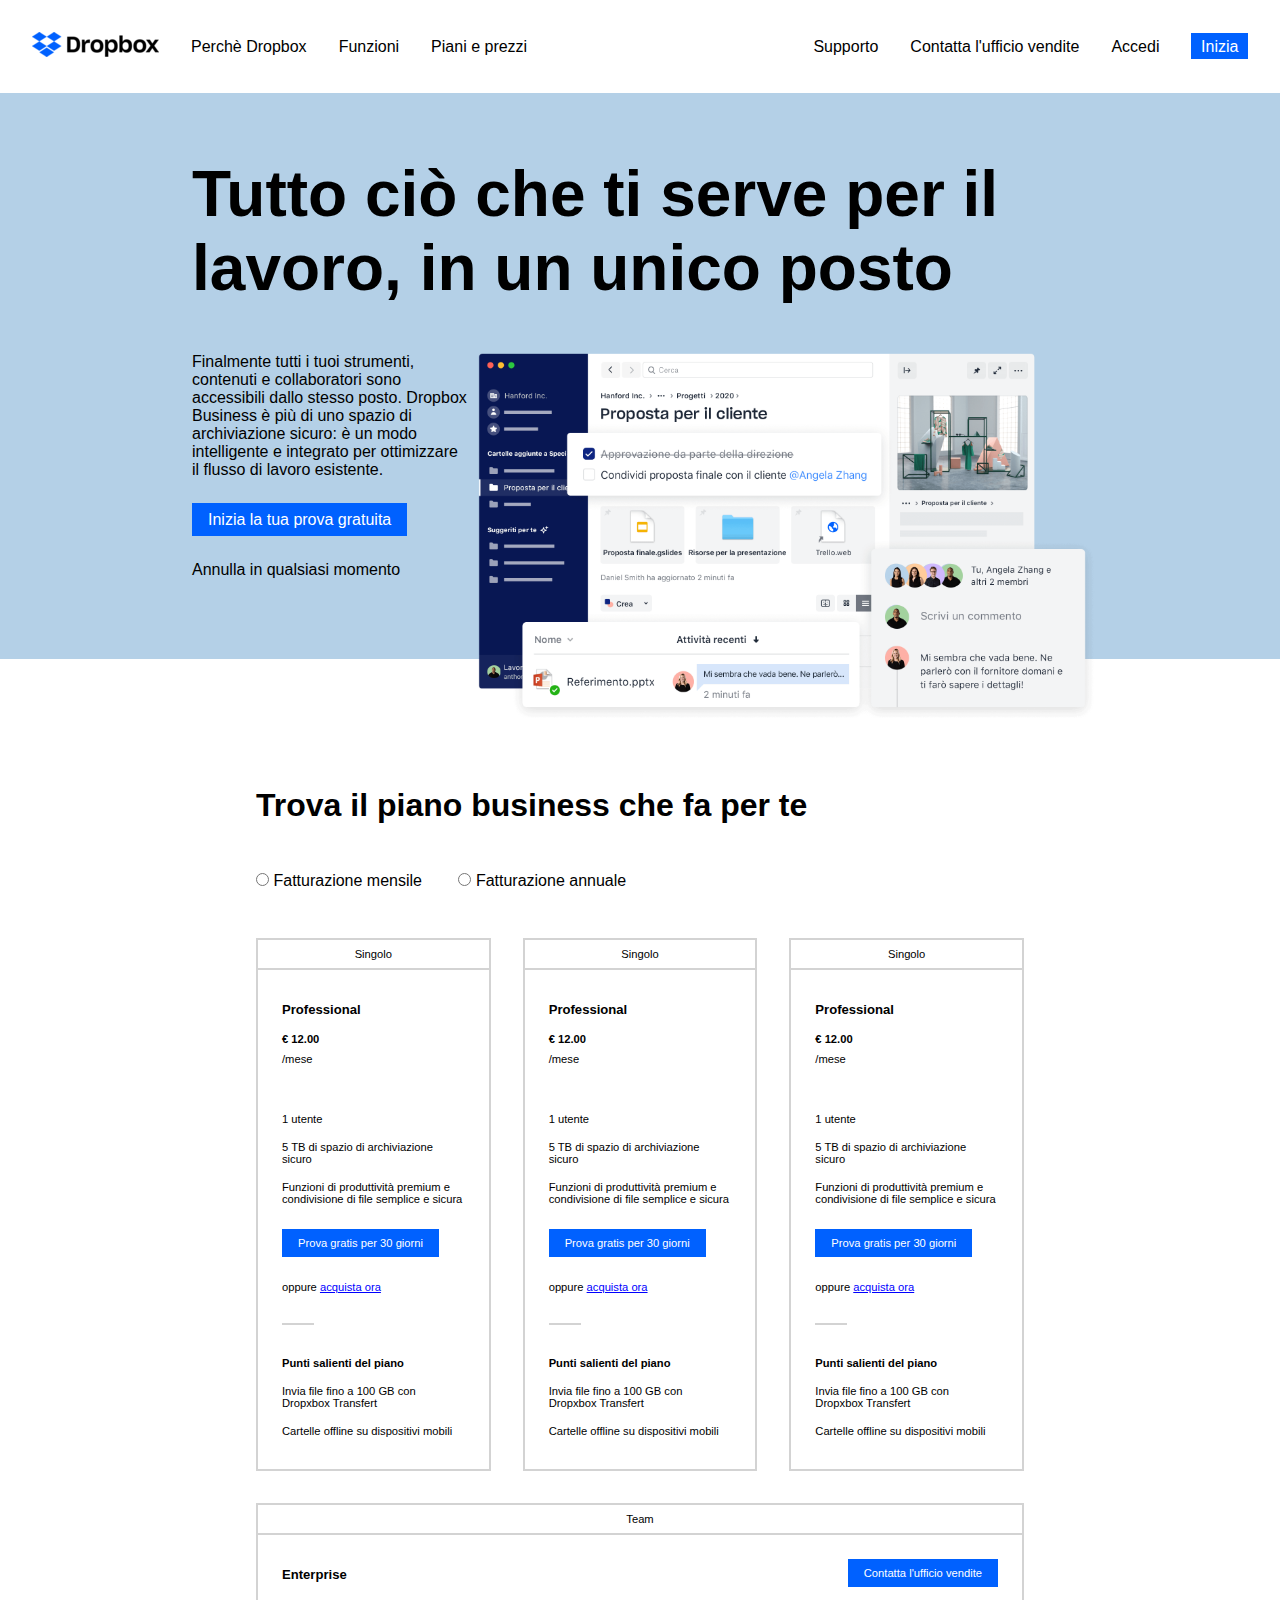
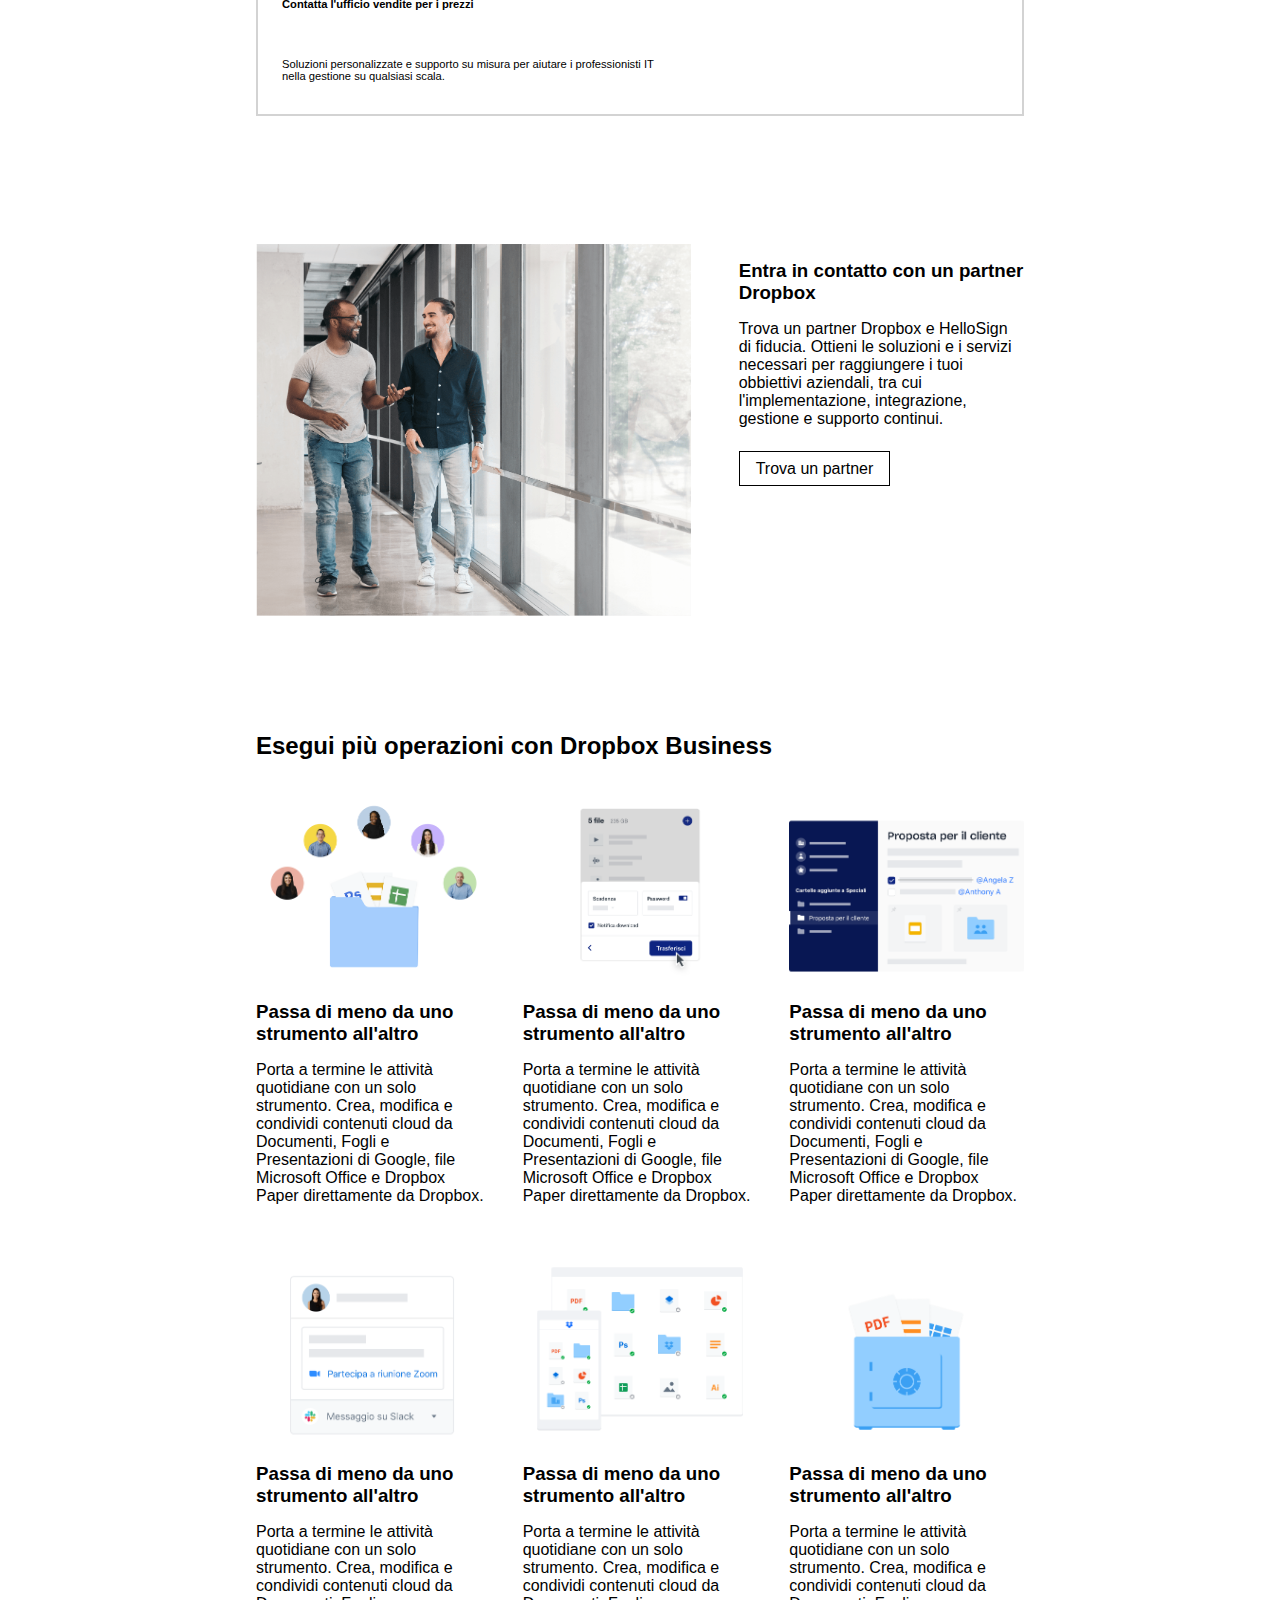
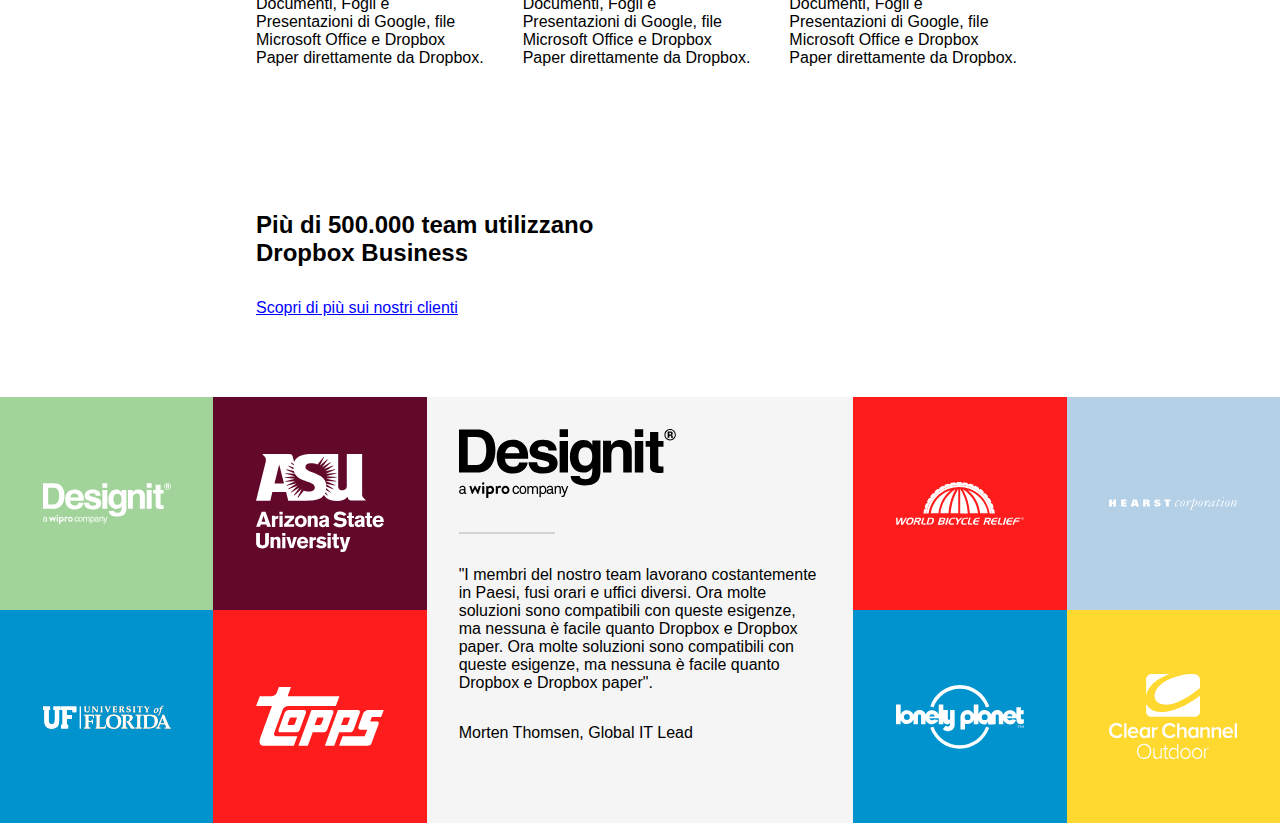
==== index.html @ 46aa9453 "main-logos-complete" ====
<!DOCTYPE html>
<html lang="en">
<head>
    <meta charset="UTF-8">
    <meta name="viewport" content="width=device-width, initial-scale=1.0">
    <title>Dropbox</title>
    <link rel="stylesheet" href="https://cdnjs.cloudflare.com/ajax/libs/font-awesome/6.6.0/css/all.min.css" integrity="sha512-Kc323vGBEqzTmouAECnVceyQqyqdsSiqLQISBL29aUW4U/M7pSPA/gEUZQqv1cwx4OnYxTxve5UMg5GT6L4JJg==" crossorigin="anonymous" referrerpolicy="no-referrer" />
    <link rel="stylesheet" href="style.css">
</head>
<body class="">

<!-- <div class="cotainer">
    <div class="row">
        <div class="col-2">

        </div>
    </div>
</div> -->

    <header>
        <div class="cotainer-total">
            <div class="row-b">

                <div class="col-6 flex-align-items">
                    <span class="header-nav">
                        <img src="./img/logo-small.png" alt="">
                    </span>
                    <span class="header-nav">
                        <a href="#">Perchè Dropbox</a>
                    </span>
                    <span class="header-nav">
                        <a href="#">Funzioni</a>
                    </span>
                    <span class="header-nav">
                        <a href="#">Piani e prezzi</a>
                    </span>
                </div>

                <div class="col-6 flex-align-items justify-content-end ">
                    <span class="header-nav">
                        <a href="#">Supporto</a>
                    </span>
                    <span class="header-nav">
                        <a href="#">Contatta l'ufficio vendite</a>
                    </span>
                    <span class="header-nav">
                        <a href="#">Accedi</a>
                    </span>
                    <span class="header-nav">
                        <a class="blue-button-small text-white" href="#">Inizia</a>
                    </span>
                </div>

            </div>

        </div>

    </header>

    <main>
        <!-- jumbo -->
        <div class="jumbo">
            <div class="container-large">
                <h1>Tutto ciò che ti serve per il lavoro, in un unico posto</h1>
                <div class="row">
                    <div class="col-4">
                        <p class="pad-bottom-2">
                            Finalmente tutti i tuoi strumenti, contenuti e collaboratori sono accessibili dallo stesso posto.
                            Dropbox Business è più di uno spazio di archiviazione sicuro: è un modo intelligente e integrato per ottimizzare il flusso di lavoro esistente.
                        </p>
                        <div class="pad-bottom-2">
                            <a class="blue-button-big text-white" href="#">Inizia la tua prova gratuita</a>
                        </div>
                        <p class="pad-bottom-4">
                            Annulla in qualsiasi momento
                        </p>
                        <div class=" arrow-size">
                            <i class="fa-solid fa-arrow-down"></i>
                        </div>
                    </div>
                    
                    <div class="col-8 p-rel">
                        <img class="p-abs" width="120%" src="./img/jumbo.png" alt="">
                    </div>
                </div>
            </div>
        </div>

        <!-- business -->
        <div>
            <div class="container-small">
                <h2 class="business-title">Trova il piano business che fa per te</h2>
                <div class="imput-period-padding">
                    <span class="imput-period">
                        <input type="radio">
                        <span>Fatturazione mensile</span>
                    </span>
                    <span class="imput-period">
                        <input type="radio">
                        <span>Fatturazione annuale</span>
                    </span>
                </div>

                <div class="row">
                    <div class="col-4 ">  
                        <div class="business-box">
                            <div class="text-align users">
                                <span><i class="fa-solid fa-user"></i></span>
                                <span>Singolo</span>
                            </div>
    
                            <div class="users-plan" >
                                <h3 class="pad-bottom-1">Professional</h3>
                                <div class="pad-bottom-05">
                                    <strong>€ 12.00</strong><br>
                                </div>
                                <div class="pad-bottom-3">/mese</div>
        
                                <div class="pad-bottom-1">
                                    <span><i class="fa-solid fa-user"></i></span>
                                    <span>1 utente</span>
                                </div>
                                <div class="pad-bottom-1">
                                    <span><i class="fa-solid fa-folder"></i></span>
                                    <span>5 TB di spazio di archiviazione sicuro</span>
                                </div>
                                <div class="pad-bottom-2">
                                    <span><i class="fa-solid fa-share-nodes"></i></span>
                                    <span>Funzioni di produttività premium e condivisione di file semplice e sicura</span>
                                </div>
        
                                <div class="pad-bottom-2">
                                    <a class="blue-button-big text-white" href="#">Prova gratis per 30 giorni</a>
                                </div>
        
                                <span>oppure</span>
                                <span><a class="underline" href="#">acquista ora</a></span>
    
                                <div class="space-border-bottom"></div>
                                
                                <h4 class="pad-bottom-1">Punti salienti del piano</h4>
                                <div class="pad-bottom-1">
                                    <span><i class="fa-solid fa-check"></i></span>
                                    <span>Invia file fino a 100 GB con Dropxbox Transfert</span>
                                </div>
                                <div>
                                    <span><i class="fa-solid fa-check"></i></span>
                                    <span>Cartelle offline su dispositivi mobili</span>
                                </div>
                            </div>
                        </div>
                    </div>

                    <div class="col-4 ">  
                        <div class="business-box">
                            <div class="text-align users">
                                <span><i class="fa-solid fa-user"></i></span>
                                <span>Singolo</span>
                            </div>
    
                            <div class="users-plan" >
                                <h3 class="pad-bottom-1">Professional</h3>
                                <div class="pad-bottom-05">
                                    <strong>€ 12.00</strong><br>
                                </div>
                                <div class="pad-bottom-3">/mese</div>
        
                                <div class="pad-bottom-1">
                                    <span><i class="fa-solid fa-user"></i></span>
                                    <span>1 utente</span>
                                </div>
                                <div class="pad-bottom-1">
                                    <span><i class="fa-solid fa-folder"></i></span>
                                    <span>5 TB di spazio di archiviazione sicuro</span>
                                </div>
                                <div class="pad-bottom-2">
                                    <span><i class="fa-solid fa-share-nodes"></i></span>
                                    <span>Funzioni di produttività premium e condivisione di file semplice e sicura</span>
                                </div>
        
                                <div class="pad-bottom-2">
                                    <a class="blue-button-big text-white" href="#">Prova gratis per 30 giorni</a>
                                </div>
        
                                <span>oppure</span>
                                <span><a class="underline" href="#">acquista ora</a></span>
    
                                <div class="space-border-bottom"></div>
                                
                                <h4 class="pad-bottom-1">Punti salienti del piano</h4>
                                <div class="pad-bottom-1">
                                    <span><i class="fa-solid fa-check"></i></span>
                                    <span>Invia file fino a 100 GB con Dropxbox Transfert</span>
                                </div>
                                <div>
                                    <span><i class="fa-solid fa-check"></i></span>
                                    <span>Cartelle offline su dispositivi mobili</span>
                                </div>
                            </div>
                        </div>
                    </div>

                    <div class="col-4 ">  
                        <div class="business-box">
                            <div class="text-align users">
                                <span><i class="fa-solid fa-user"></i></span>
                                <span>Singolo</span>
                            </div>
    
                            <div class="users-plan" >
                                <h3 class="pad-bottom-1">Professional</h3>
                                <div class="pad-bottom-05">
                                    <strong>€ 12.00</strong><br>
                                </div>
                                <div class="pad-bottom-3">/mese</div>
        
                                <div class="pad-bottom-1">
                                    <span><i class="fa-solid fa-user"></i></span>
                                    <span>1 utente</span>
                                </div>
                                <div class="pad-bottom-1">
                                    <span><i class="fa-solid fa-folder"></i></span>
                                    <span>5 TB di spazio di archiviazione sicuro</span>
                                </div>
                                <div class="pad-bottom-2">
                                    <span><i class="fa-solid fa-share-nodes"></i></span>
                                    <span>Funzioni di produttività premium e condivisione di file semplice e sicura</span>
                                </div>
        
                                <div class="pad-bottom-2">
                                    <a class="blue-button-big text-white" href="#">Prova gratis per 30 giorni</a>
                                </div>
        
                                <span>oppure</span>
                                <span><a class="underline" href="#">acquista ora</a></span>
    
                                <div class="space-border-bottom"></div>
                                
                                <h4 class="pad-bottom-1">Punti salienti del piano</h4>
                                <div class="pad-bottom-1">
                                    <span><i class="fa-solid fa-check"></i></span>
                                    <span>Invia file fino a 100 GB con Dropxbox Transfert</span>
                                </div>
                                <div>
                                    <span><i class="fa-solid fa-check"></i></span>
                                    <span>Cartelle offline su dispositivi mobili</span>
                                </div>
                            </div>
                        </div>
                    </div>

                    <div class="col-12">
                        <div class="business-box">
                            <div class="text-align users">
                                <span><i class="fa-solid fa-user"></i></span>
                                <span>Team</span>
                            </div>
                            <div class="row-jc-between">
                                <div class=" col-8 users-plan" >
                                    <h3 class="pad-bottom-1">Enterprise</h3>
                                    <div class="pad-bottom-3"><strong>Contatta l'ufficio vendite per i prezzi</strong></div>
                                    <p>
                                        Soluzioni personalizzate e supporto su misura per aiutare i professionisti IT nella gestione su qualsiasi scala.
                                    </p>
                                </div>
    
                                <div class="col-4 users-plan text-end" >
                                    <a class="blue-button-big text-white" href="#">Contatta l'ufficio vendite</a>
                                </div>
                            </div>
                        </div>
                    </div>
                </div>
            </div>
        </div>

        <!-- partner-dropbox -->
        <div class="container-small margin6-top">
            <div class="row">
                <div class="col-7">
                    <img width="100%" src="./img/partner.png" alt="">
                </div>

                <div class="col-5 pad-top-2 pad-left-2">
                    <h3 class="pad-bottom-1">Entra in contatto con un partner Dropbox</h3>
                    
                    <div class="pad-bottom-2">
                        <p>
                            Trova un partner Dropbox e HelloSign di fiducia. Ottieni le soluzioni e i servizi necessari per raggiungere  i tuoi obbiettivi aziendali, tra cui l'implementazione, integrazione, gestione e supporto continui.
                        </p>
                    </div>
                    
                    <div>
                        <a class="transparent-button-big" href="#">Trova un partner</a>
                    </div>
                </div>
            </div>
        </div>

        <!-- operation-dropbox -->
        <div class="container-small margin6-top">
            <h2 class="pad-bottom-1">Esegui più operazioni con Dropbox Business</h2>
            <div class="row">

                <div class="col-4">
                    <div class="pad-bottom-1">
                        <img width="100%" src="./img/business-feature-switching-tools.png" alt="">
                    </div>
                    <h3 class="pad-bottom-1">Passa di meno da uno strumento all'altro</h3>
                    <p class="pad-bottom-1">
                        Porta a termine le attività quotidiane con un solo strumento. Crea, modifica e condividi contenuti cloud da Documenti, Fogli e Presentazioni di Google, file Microsoft Office e Dropbox Paper direttamente da Dropbox.
                    </p>
                </div>

                <div class="col-4">
                    <div class="pad-bottom-1">
                        <img width="100%" src="./img/business-feature-send-files-it.png" alt="">
                    </div>
                    <h3 class="pad-bottom-1">Passa di meno da uno strumento all'altro</h3>
                    <p class="pad-bottom-1">
                        Porta a termine le attività quotidiane con un solo strumento. Crea, modifica e condividi contenuti cloud da Documenti, Fogli e Presentazioni di Google, file Microsoft Office e Dropbox Paper direttamente da Dropbox.
                    </p>
                </div>

                <div class="col-4">
                    <div class="pad-bottom-1">
                        <img width="100%" src="./img/business-feature-coordinate-it.png" alt="">
                    </div>
                    <h3 class="pad-bottom-1">Passa di meno da uno strumento all'altro</h3>
                    <p>
                        Porta a termine le attività quotidiane con un solo strumento. Crea, modifica e condividi contenuti cloud da Documenti, Fogli e Presentazioni di Google, file Microsoft Office e Dropbox Paper direttamente da Dropbox.
                    </p class="pad-bottom-1">
                </div>

                <div class="col-4">
                    <div class="pad-bottom-1">
                        <img width="100%" src="./img/business-feature-integrations-it.png" alt="">
                    </div>
                    <h3 class="pad-bottom-1">Passa di meno da uno strumento all'altro</h3>
                    <p class="pad-bottom-1">
                        Porta a termine le attività quotidiane con un solo strumento. Crea, modifica e condividi contenuti cloud da Documenti, Fogli e Presentazioni di Google, file Microsoft Office e Dropbox Paper direttamente da Dropbox.
                    </p>
                </div>

                <div class="col-4">
                    <div class="pad-bottom-1">
                        <img width="100%" src="./img/business-feature-multi-device.png" alt="">
                    </div>
                    <h3 class="pad-bottom-1">Passa di meno da uno strumento all'altro</h3>
                    <p class="pad-bottom-1">
                        Porta a termine le attività quotidiane con un solo strumento. Crea, modifica e condividi contenuti cloud da Documenti, Fogli e Presentazioni di Google, file Microsoft Office e Dropbox Paper direttamente da Dropbox.
                    </p>
                </div>

                <div class="col-4">
                    <div class="pad-bottom-1">
                        <img width="100%" src="./img/business-feature-security.png" alt="">
                    </div>
                    <h3 class="pad-bottom-1">Passa di meno da uno strumento all'altro</h3>
                    <p class="pad-bottom-1">
                        Porta a termine le attività quotidiane con un solo strumento. Crea, modifica e condividi contenuti cloud da Documenti, Fogli e Presentazioni di Google, file Microsoft Office e Dropbox Paper direttamente da Dropbox.
                    </p>
                </div>
            </div>
        </div>

        <!-- 500.000-team -->
        <div class="container-small margin6-top pad-bottom-4">
            <div class="row">
                <div class="col-8">
                    <h2 class="pad-bottom-2">Più di 500.000 team utilizzano Dropbox Business</h2>
                    <a class="underline" href="#">Scopri di più sui nostri clienti</a>

                </div>
            </div>
        </div>

        <!-- logos -->
        <div class="row-b">

            <div class="b-col-4 row-b">
                <div class="b-col-6 bg-light-green ratio-1-1 logo-small">
                    <img class="filter" width="60%" src="./img/designit.svg" alt="">
                </div>
                <div class="b-col-6 bg-dark-red ratio-1-1 logo-small">
                    <img class="filter" width="60%" src="./img/arizona_state_university.svg" alt="">
                </div>
                <div class="b-col-6 bg-blue ratio-1-1 logo-small">
                    <img class="filter" width="60%" src="./img/university_of_florida.svg" alt="">
                </div>
                <div class="b-col-6 bg-red ratio-1-1 logo-small">
                    <img class="filter" width="60%" src="./img/topps.svg" alt="">
                </div>
            </div>

            <div class="b-col-4 row-b">
                <div class="b-col-12 bg-light-gray ratio-1-1 pad-2">
                    <img width="60%" src="./img/designit.svg" alt="">
                    <div class="space-border-bottom-big"></div>
                    <p class="pad-bottom-2">
                        "I membri del nostro team lavorano costantemente in Paesi, fusi orari e uffici diversi. Ora molte soluzioni sono compatibili con queste esigenze, ma nessuna è facile quanto Dropbox e Dropbox paper. Ora molte soluzioni sono compatibili con queste esigenze, ma nessuna è facile quanto Dropbox e Dropbox paper".
                    </p>
                    <p class="pad-bottom-2">
                        Morten Thomsen, Global IT Lead
                    </p>
                </div>
            </div>

            <div class="b-col-4 row-b">
                <div class="b-col-6 bg-red ratio-1-1 logo-small">
                    <img class="filter" width="60%" src="./img/world_bicycle_relief.svg" alt="">
                </div>
                <div class="b-col-6 bg-light-blue ratio-1-1 logo-small">
                    <img class="filter" width="60%" src="./img/hearst_corp.svg" alt="">
                </div>
                <div class="b-col-6 bg-blue ratio-1-1 logo-small">
                    <img class="filter" width="60%" src="./img/lonely_planet.svg" alt="">
                </div>
                <div class="b-col-6 bg-yellow ratio-1-1 logo-small">
                    <img class="filter" width="60%" src="./img/clear_channel.svg" alt="">
                </div>
            </div>
        </div> 



        

        

    </main>

    <footer>

    </footer>
    
</body>
</html>
---- style.css ----
:root{
    --tob-button-blue: #0061ff;
    --tob-bg-light-blue:#b4d0e7;
    --tob-bg-light-green:#a2d39b;
    --tob-bg-red:#ff1c1c;
    --tob-bg-dark-red:#61082b;
    --tob-bg-blue:#0093ce;
    --tob-bg-dark-blue:#0d2481;
    --tob-bg-yellow:#ffd830;
    --tob-bg-light-gray:#f5f5f5;
}

/* #region-general */
*{
    margin: 0;
    padding: 0;
    box-sizing: border-box;
}

body{
    font-family: Arial, Helvetica, sans-serif;
}

a {
    text-decoration: none;
}

/* img{
    max-width: 100%;
} */

.container-large{
    width: 70%;
    margin: auto;
}

.container-total{
    width: 100%;
}

.container-small{
    width: 60%;
    margin: auto;
}

.row{
    display: flex;
    margin: 0rem -1rem;
    flex-wrap: wrap;
}

.row-b{
    display: flex;
    flex-wrap: wrap;
}

[class^="col-"]{
    padding: 1rem;
}

.row-jc-between{
    display: flex;
    justify-content: space-between;
}

.flex-align-items{
    display: flex;
    align-items: center;
}

.justify-content-end{
    display: flex;
    justify-content: end;
}

.text-align{
    text-align: center;
}

.text-end{
    text-align: end;
}

.col-1{
    width: calc(100% / 12);
}
.col-2{
    width: calc((100% / 12) * 2);
}
.col-3{
    width: calc((100% / 12) * 3);
}
.col-4{
    width: calc((100% / 12) * 4);
}

.b-col-4{
    width: calc((100% / 12) * 4);
}

.col-5{
    width: calc((100% / 12) * 5);
}
.col-6{
    width: 50%;
}

.b-col-6{
    width: 50%;
}

.col-7{
    width: calc((100% / 12) * 7);
}
.col-8{
    width: calc((100% / 12) * 7);
}

.b-col-8{
    width: calc((100% / 12) * 7);
}

.col-9{
    width: calc((100% / 12) * 7);
}

.col-10{
    width: calc((100% / 12) * 7);
}

.col-11{
    width: calc((100% / 12) * 7);
}

.col-12{
    width: 100%;
}

.b-col-12{
    width: 100%;
}

.blue-button-small{
    background-color: var(--tob-button-blue);
    padding: 0.3rem 0.6rem;
}

.blue-button-big{
    background-color: var(--tob-button-blue);
    padding: 0.5rem 1rem;
}

.transparent-button-big{
    padding: 0.5rem 1rem;
    border: solid 1px black;
    color: black;
}

.pad-2{
    padding: 2rem;
}


.pad-bottom-05{
    padding-bottom: 0.5rem;
}

.pad-bottom-1{
    padding-bottom: 1rem;
}

.pad-bottom-2{
    padding-bottom: 2rem;
}

.pad-bottom-3{
    padding-bottom: 3rem;
}

.pad-bottom-4{
    padding-bottom: 4rem;
}

.pad-top-2{
    padding-top: 2rem;
}

.pad-left-2{
    padding-left: 2rem;
}

.margin2-l-r{
    margin: 0rem 2rem;
}

.margin2-top{
    margin-top: 2rem;
}

.margin6-top{
    margin-top: 6rem;
}

.text-white{
    color: white;
}

.ratio-1-1{
    aspect-ratio: 1 / 1;
}

.bg-light-green{
    background-color: var(--tob-bg-light-green) ;
}

.bg-dark-red{
    background-color: var(--tob-bg-dark-red) ;
}

.bg-blue{
    background-color: var(--tob-bg-blue) ;
}

.bg-red{
    background-color: var(--tob-bg-red) ;
}

.bg-light-blue{
    background-color:var(--tob-bg-light-blue) ;
}

.bg-dark-blue{
    background-color:var(--tob-bg-dark-blue) ;
}

.bg-yellow{
    background-color:var(--tob-bg-yellow) ;
}

.bg-light-gray{
    background-color:var(--tob-bg-light-gray);
}

/* #endregion-general */

/* #region-debug */
/* .debug * {
    border: 1px dashed;
} */

/* [class|="row"] {
    background-color: yellow;
    min-height: 200px;
}

[class|="col"] {
    background-color: rgb(255, 0, 0);
    min-height: 100px;
    margin: 1rem;
} */ */
/* #endregion-debug */

/* #region-header*/
header{
    margin-top: 1rem 0rem;
    background-color: white;
}

header a {
    color: black;
}

.header-nav{
    padding: 1rem;
}
/* #endregion-header*/

/* #region-main-jumbo */
main h1{
    font-size: 4rem;
    padding-top: 4rem;
    padding-bottom: 2rem;
}

.arrow-size{
    font-size: 3rem;
}

.jumbo{
    background-color: var(--tob-bg-light-blue);
    margin-bottom: 8rem;
}

.p-rel{
    position: relative;
}

.p-abs{
    position: absolute;
    left: -2rem;
    top: 1rem;
}
/* #endregion-main-jumbo */

/* #region-main-business */
a.underline{
    text-decoration: underline;
    color: blue;
}

.business-box{
    border: 2px solid lightgrey;
    font-size: 0.7rem;
}

.business-title{
padding-bottom: 3rem;
font-size: 2rem;
}

.imput-period{
    padding-right: 2rem;
}

.imput-period-padding{
    padding-bottom: 2rem;
}

.users{
    border-bottom: 2px solid lightgrey;
    padding: 0.5rem 0rem;
}

.users-plan{
    padding: 2rem 1.5rem;
}

.space-border-bottom{
    height: 1rem;
    width: 2rem;
    border-bottom: 2px solid lightgrey;
    margin-top: 1rem;
    margin-bottom: 2rem;
}


/* #endregion-main-business */

/* #region-logos */
.logo-small{
    width: 50%;
    aspect-ratio: 1;
    display: flex;
    justify-content: center;
    align-items: center;
}

.space-border-bottom-big{
    height: 1rem;
    width: 6rem;
    border-bottom: 2px solid lightgrey;
    margin-top: 1rem;
    margin-bottom: 2rem;
}

.filter{
    filter: invert(100%);
}
/* #endregion-logos */
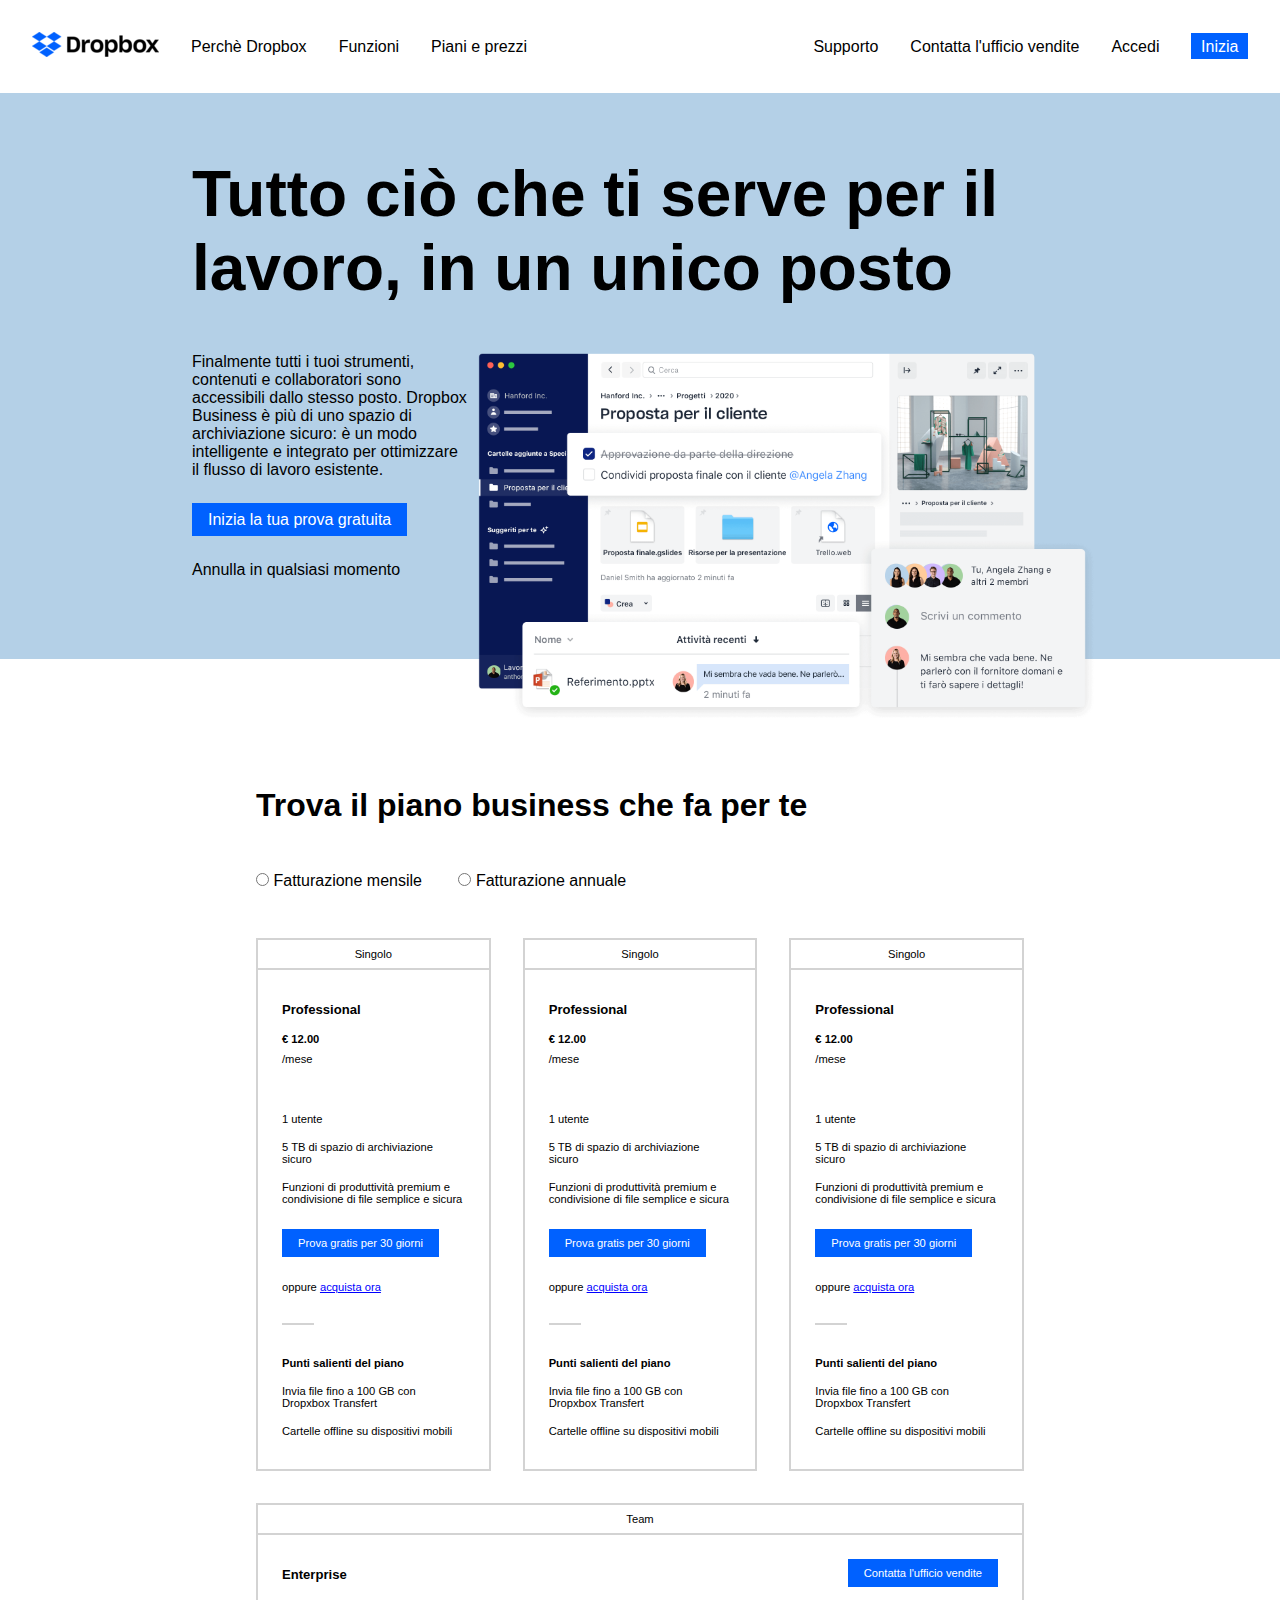
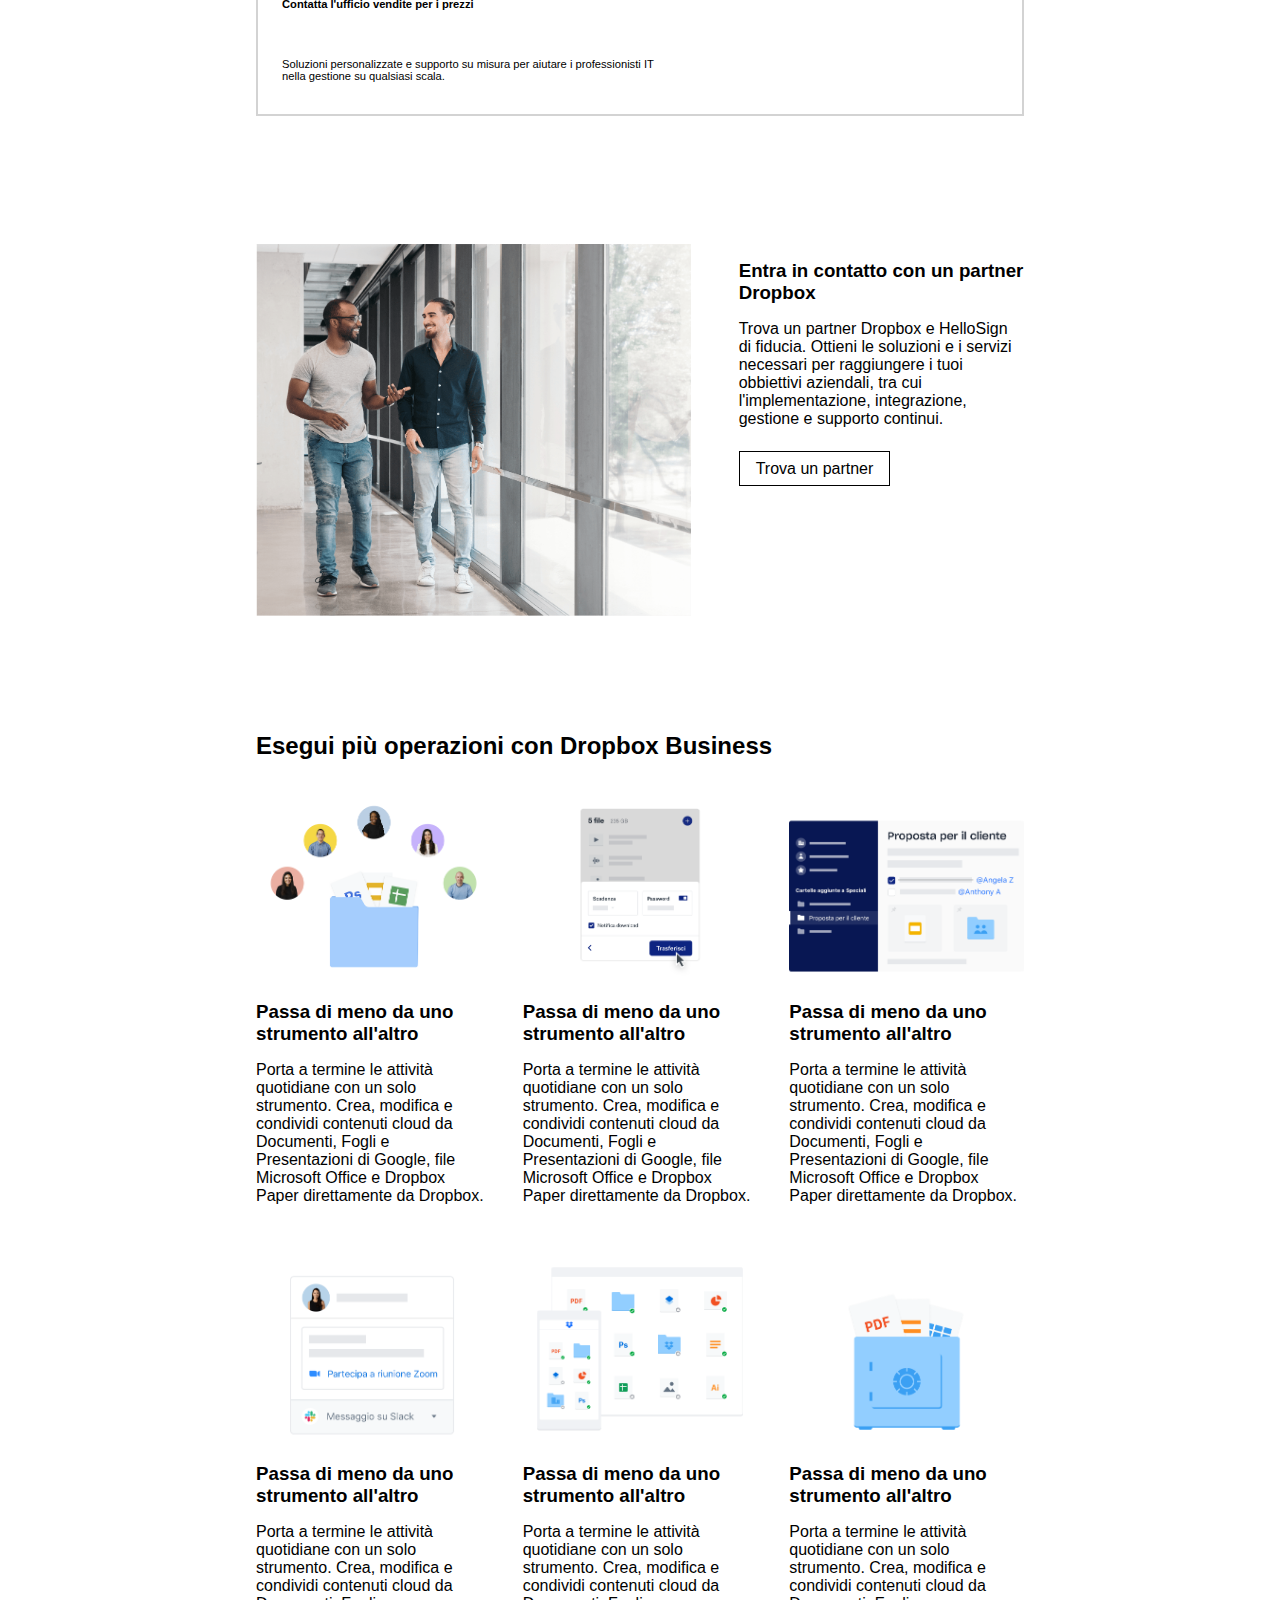
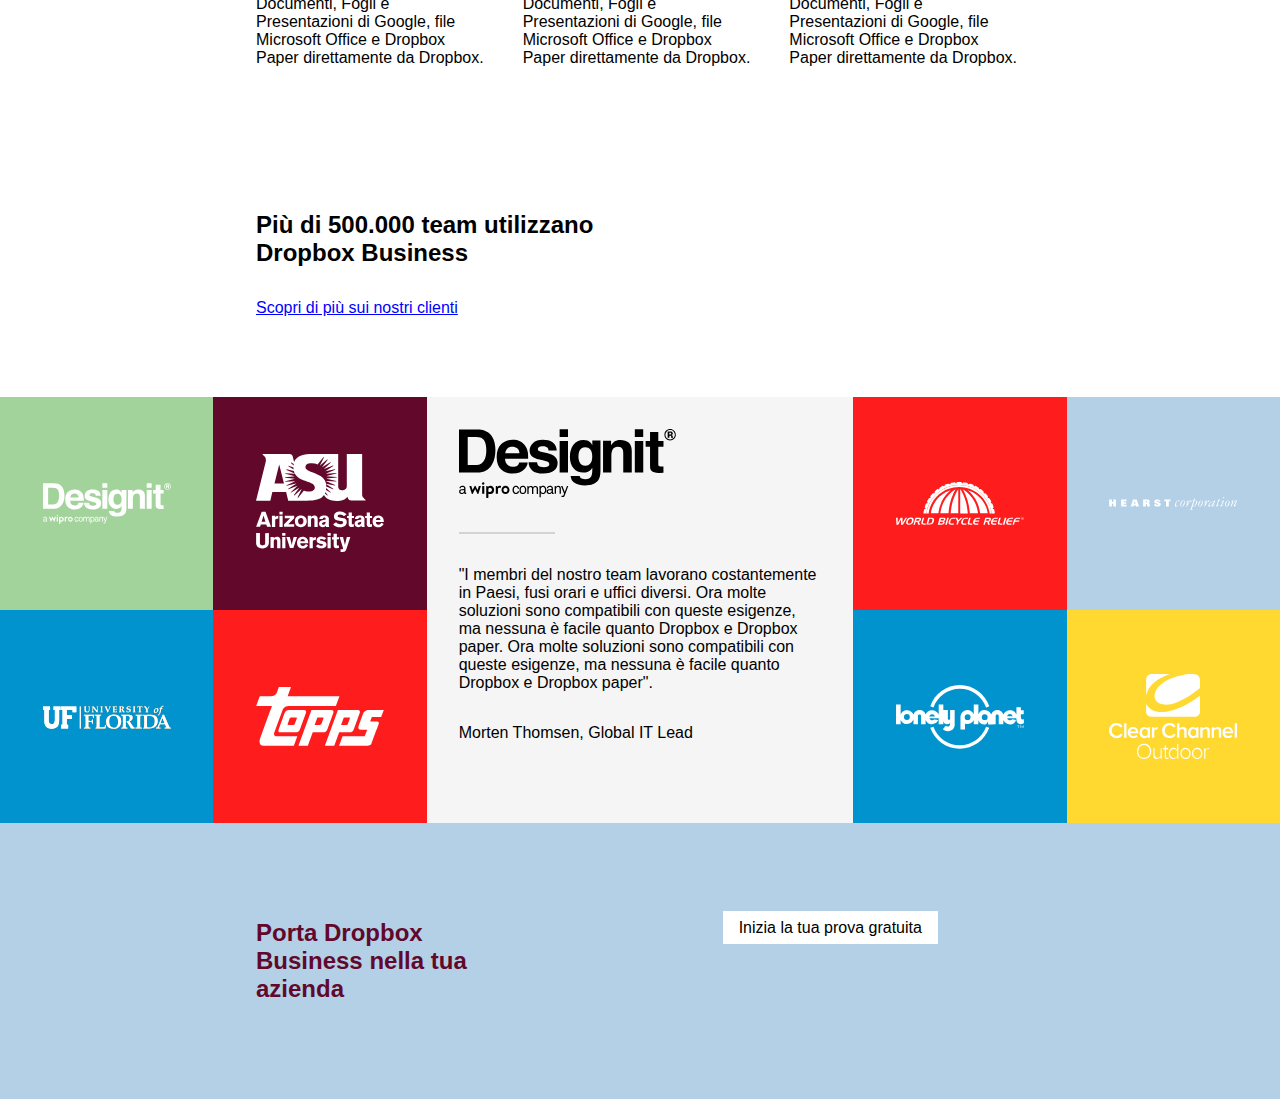
==== commit 0aaca0b5: "main-Dropbox-in-your-company-complete" ====
--- a/index.html
+++ b/index.html
@@ -370,7 +370,6 @@
                 <div class="col-8">
                     <h2 class="pad-bottom-2">Più di 500.000 team utilizzano Dropbox Business</h2>
                     <a class="underline" href="#">Scopri di più sui nostri clienti</a>
-
                 </div>
             </div>
         </div>
@@ -421,6 +420,26 @@
                 </div>
             </div>
         </div> 
+        
+        <!-- Dropbox-in-your-company -->
+        <div class="bg-dp-in-your-company">
+            <div class="container-small">
+
+                <div class="row ">
+
+                    <div class="col-8 pad-right-12">
+                        <h2 class="h2-dark-red">Porta Dropbox Business nella tua azienda</h2>
+                    </div>
+    
+                    <div class="col-4">
+                        <a class="white-button-big text-black" href="#">Inizia la tua prova gratuita</a>
+                    </div>
+                </div>
+
+            </div>
+            
+
+        </div>
 
 
 
--- a/style.css
+++ b/style.css
@@ -8,6 +8,7 @@
     --tob-bg-dark-blue:#0d2481;
     --tob-bg-yellow:#ffd830;
     --tob-bg-light-gray:#f5f5f5;
+    
 }
 
 /* #region-general */
@@ -150,6 +151,11 @@
     padding: 0.5rem 1rem;
 }
 
+.white-button-big{
+    background-color: white;
+    padding: 0.5rem 1rem;
+}
+
 .transparent-button-big{
     padding: 0.5rem 1rem;
     border: solid 1px black;
@@ -160,7 +166,6 @@
     padding: 2rem;
 }
 
-
 .pad-bottom-05{
     padding-bottom: 0.5rem;
 }
@@ -189,6 +194,10 @@
     padding-left: 2rem;
 }
 
+.pad-right-12{
+    padding-right: 12rem;
+}
+
 .margin2-l-r{
     margin: 0rem 2rem;
 }
@@ -203,6 +212,10 @@
 
 .text-white{
     color: white;
+}
+
+.text-black{
+    color: rgb(0, 0, 0);
 }
 
 .ratio-1-1{
@@ -368,3 +381,16 @@
 }
 /* #endregion-logos */
 
+/* #region-Dropbox-in-your-company */
+
+
+.h2-dark-red{
+    color: var(--tob-bg-dark-red);
+}
+
+.bg-dp-in-your-company{
+    background: var(--tob-bg-light-blue);
+    padding: 5rem 0rem;
+}
+
+/* #endregion-Dropbox-in-your-company */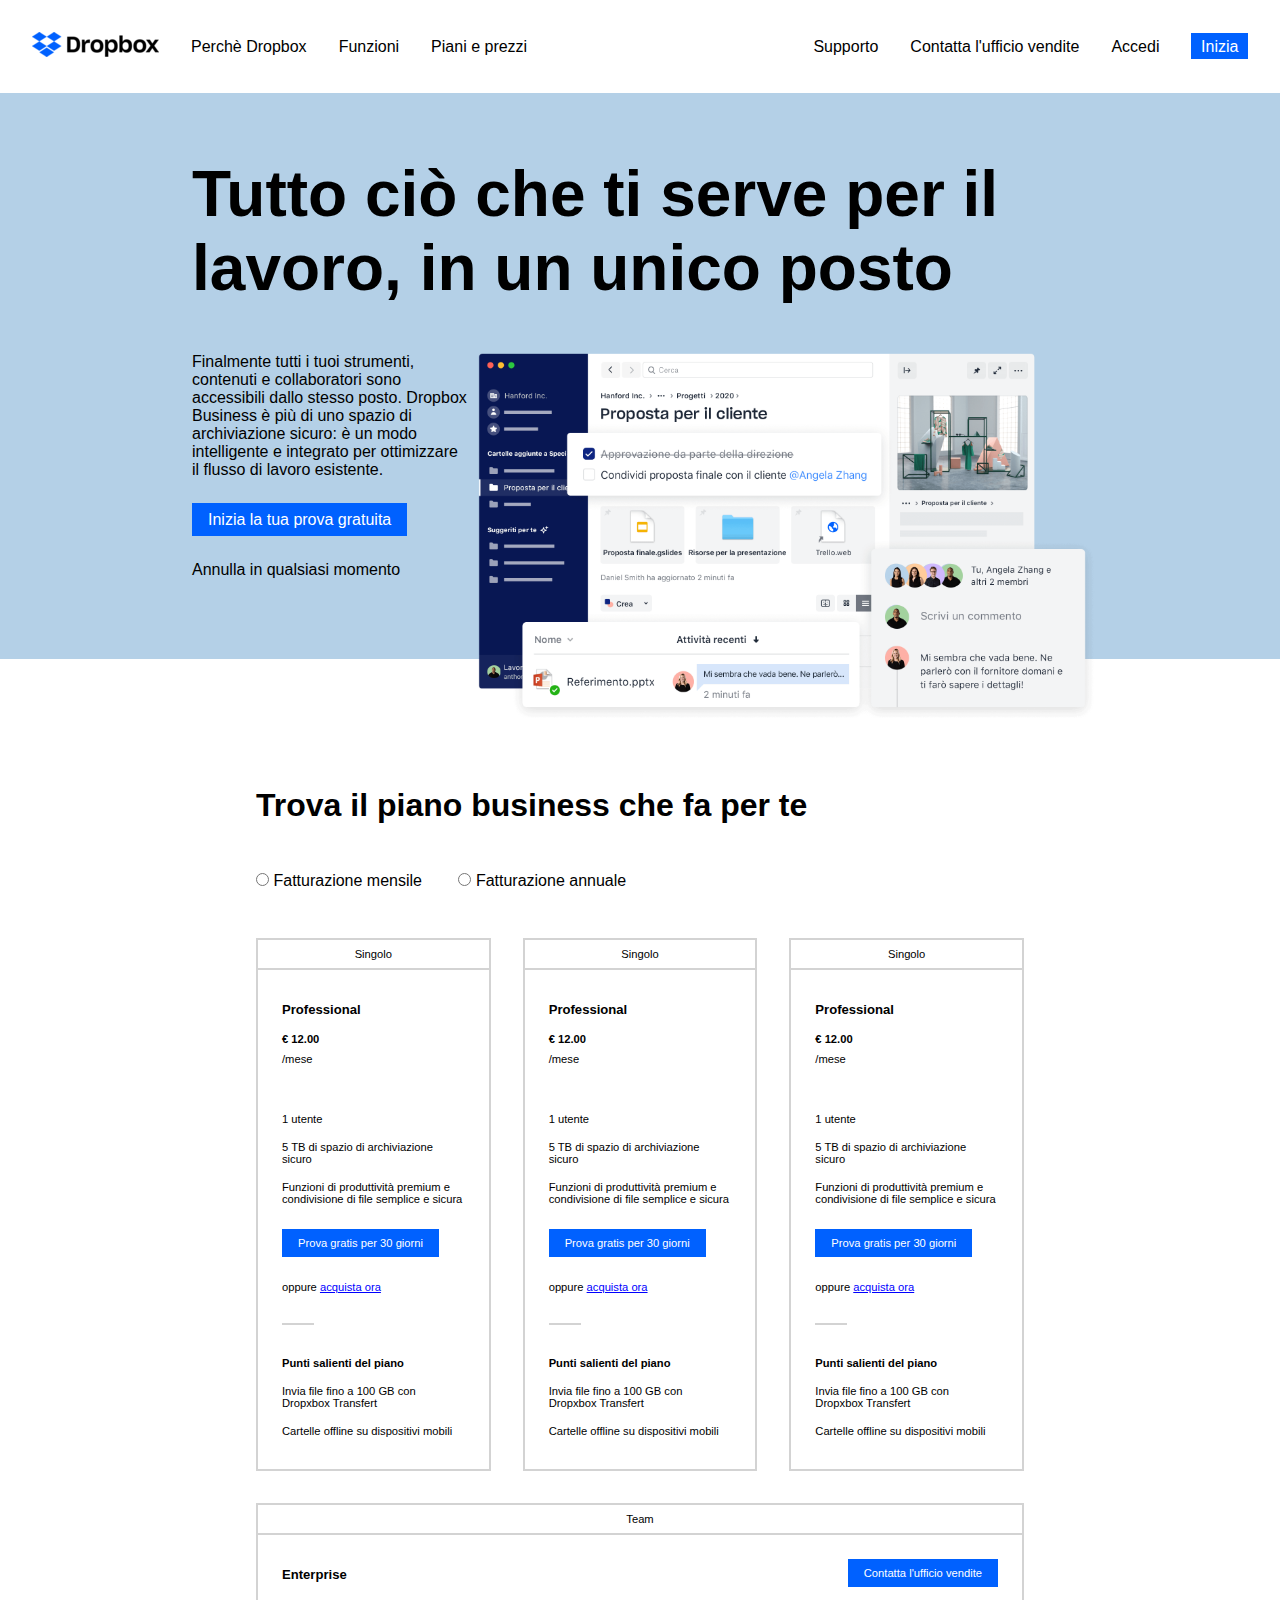
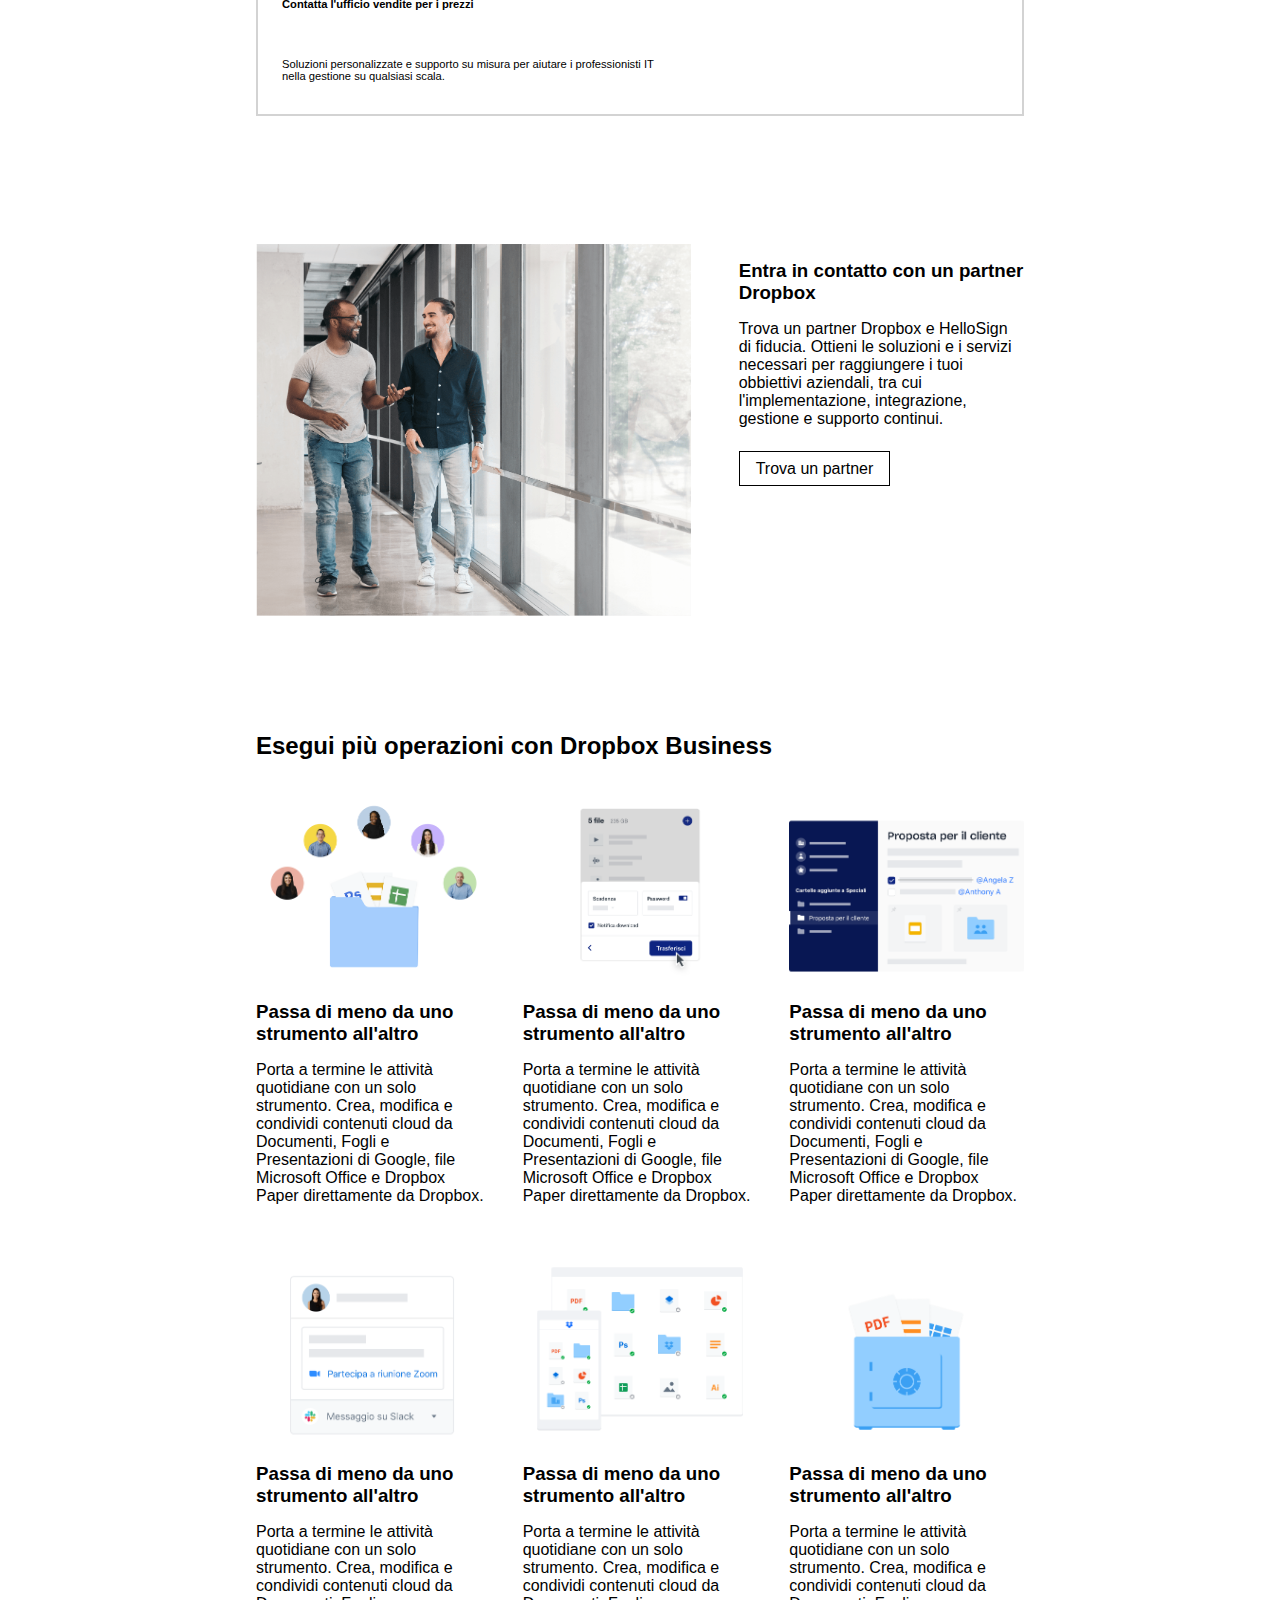
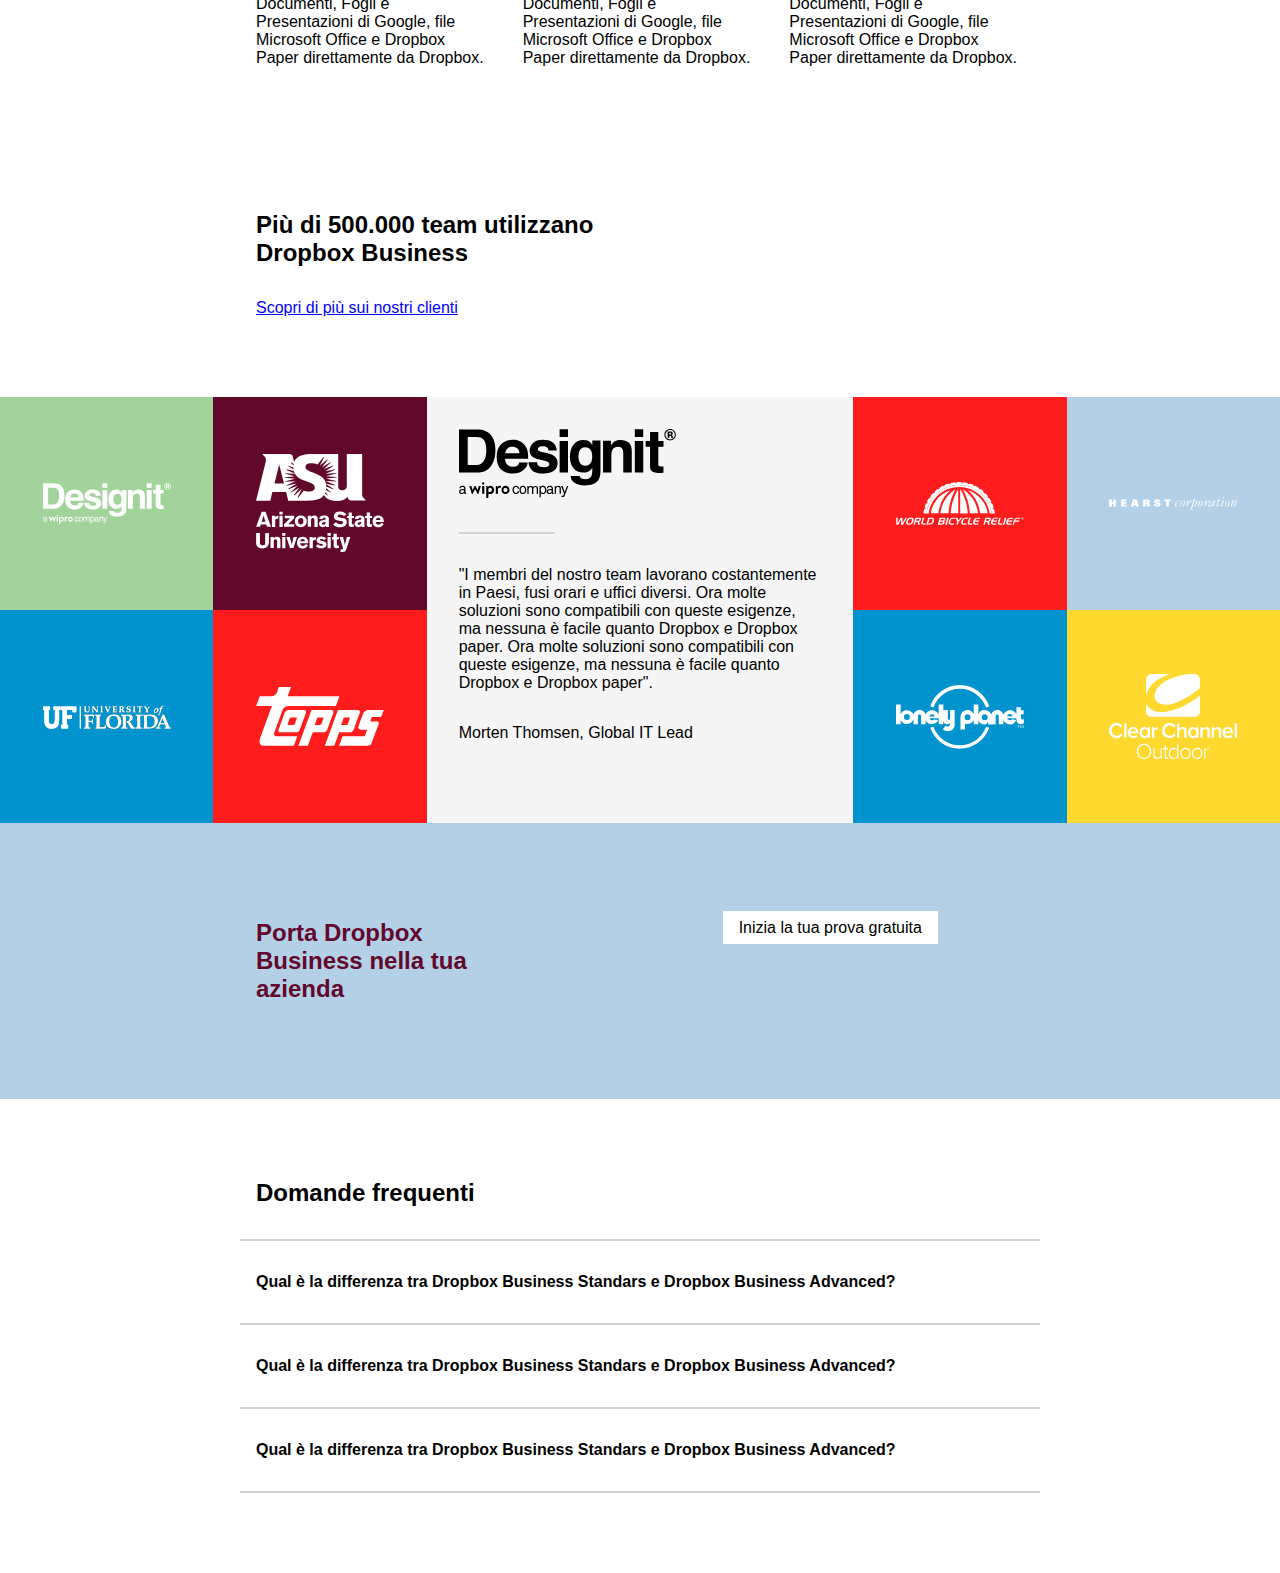
==== commit fad42c0e: "main-faq-no-hover" ====
--- a/index.html
+++ b/index.html
@@ -422,11 +422,10 @@
         </div> 
         
         <!-- Dropbox-in-your-company -->
-        <div class="bg-dp-in-your-company">
+        <div class="bg-dp-in-your-company pad-top-bottom-5">
             <div class="container-small">
 
                 <div class="row ">
-
                     <div class="col-8 pad-right-12">
                         <h2 class="h2-dark-red">Porta Dropbox Business nella tua azienda</h2>
                     </div>
@@ -435,12 +434,49 @@
                         <a class="white-button-big text-black" href="#">Inizia la tua prova gratuita</a>
                     </div>
                 </div>
-
-            </div>
-            
-
-        </div>
-
+            </div>
+        </div>
+
+        <!-- FAQ -->
+        <div class="container-small pad-top-bottom-5">
+            <h2 class="pad-bottom-2">Domande frequenti</h2>
+            <div class="row">
+
+
+                <div class="col-12 faq-border-top">
+                    <div class="row-jc-between pad-top-1 pad-bottom-1">
+                        <div>
+                            <strong>Qual è la differenza tra Dropbox Business Standars e Dropbox Business Advanced?</strong>
+                        </div>
+                        <div>
+                            <i class="fa-solid fa-chevron-down"></i>
+                        </div>
+                    </div>
+                </div>
+
+                <div class="col-12 faq-border-top">
+                    <div class="row-jc-between pad-top-1 pad-bottom-1">
+                        <div>
+                            <strong>Qual è la differenza tra Dropbox Business Standars e Dropbox Business Advanced?</strong>
+                        </div>
+                        <div>
+                            <i class="fa-solid fa-chevron-down"></i>
+                        </div>
+                    </div>
+                </div>
+
+                <div class="col-12 faq-border-top faq-border-bottom">
+                    <div class="row-jc-between pad-top-1 pad-bottom-1">
+                        <div>
+                            <strong>Qual è la differenza tra Dropbox Business Standars e Dropbox Business Advanced?</strong>
+                        </div>
+                        <div>
+                            <i class="fa-solid fa-chevron-down"></i>
+                        </div>
+                    </div>
+                </div>
+            </div>
+        </div>
 
 
         
--- a/style.css
+++ b/style.css
@@ -186,6 +186,14 @@
     padding-bottom: 4rem;
 }
 
+.pad-top-bottom-5{
+    padding: 5rem 0rem;
+}
+
+.pad-top-1{
+    padding-top: 1rem;
+}
+
 .pad-top-2{
     padding-top: 2rem;
 }
@@ -382,15 +390,24 @@
 /* #endregion-logos */
 
 /* #region-Dropbox-in-your-company */
-
-
 .h2-dark-red{
     color: var(--tob-bg-dark-red);
 }
 
 .bg-dp-in-your-company{
     background: var(--tob-bg-light-blue);
-    padding: 5rem 0rem;
-}
-
-/* #endregion-Dropbox-in-your-company */+}
+/* #endregion-Dropbox-in-your-company */
+
+/* #region-faq */
+
+.faq-border-top{
+    border-top: 2px solid lightgrey;
+}
+
+.faq-border-bottom{
+    border-bottom: 2px solid lightgrey;
+}
+
+
+/* #endregion-faq */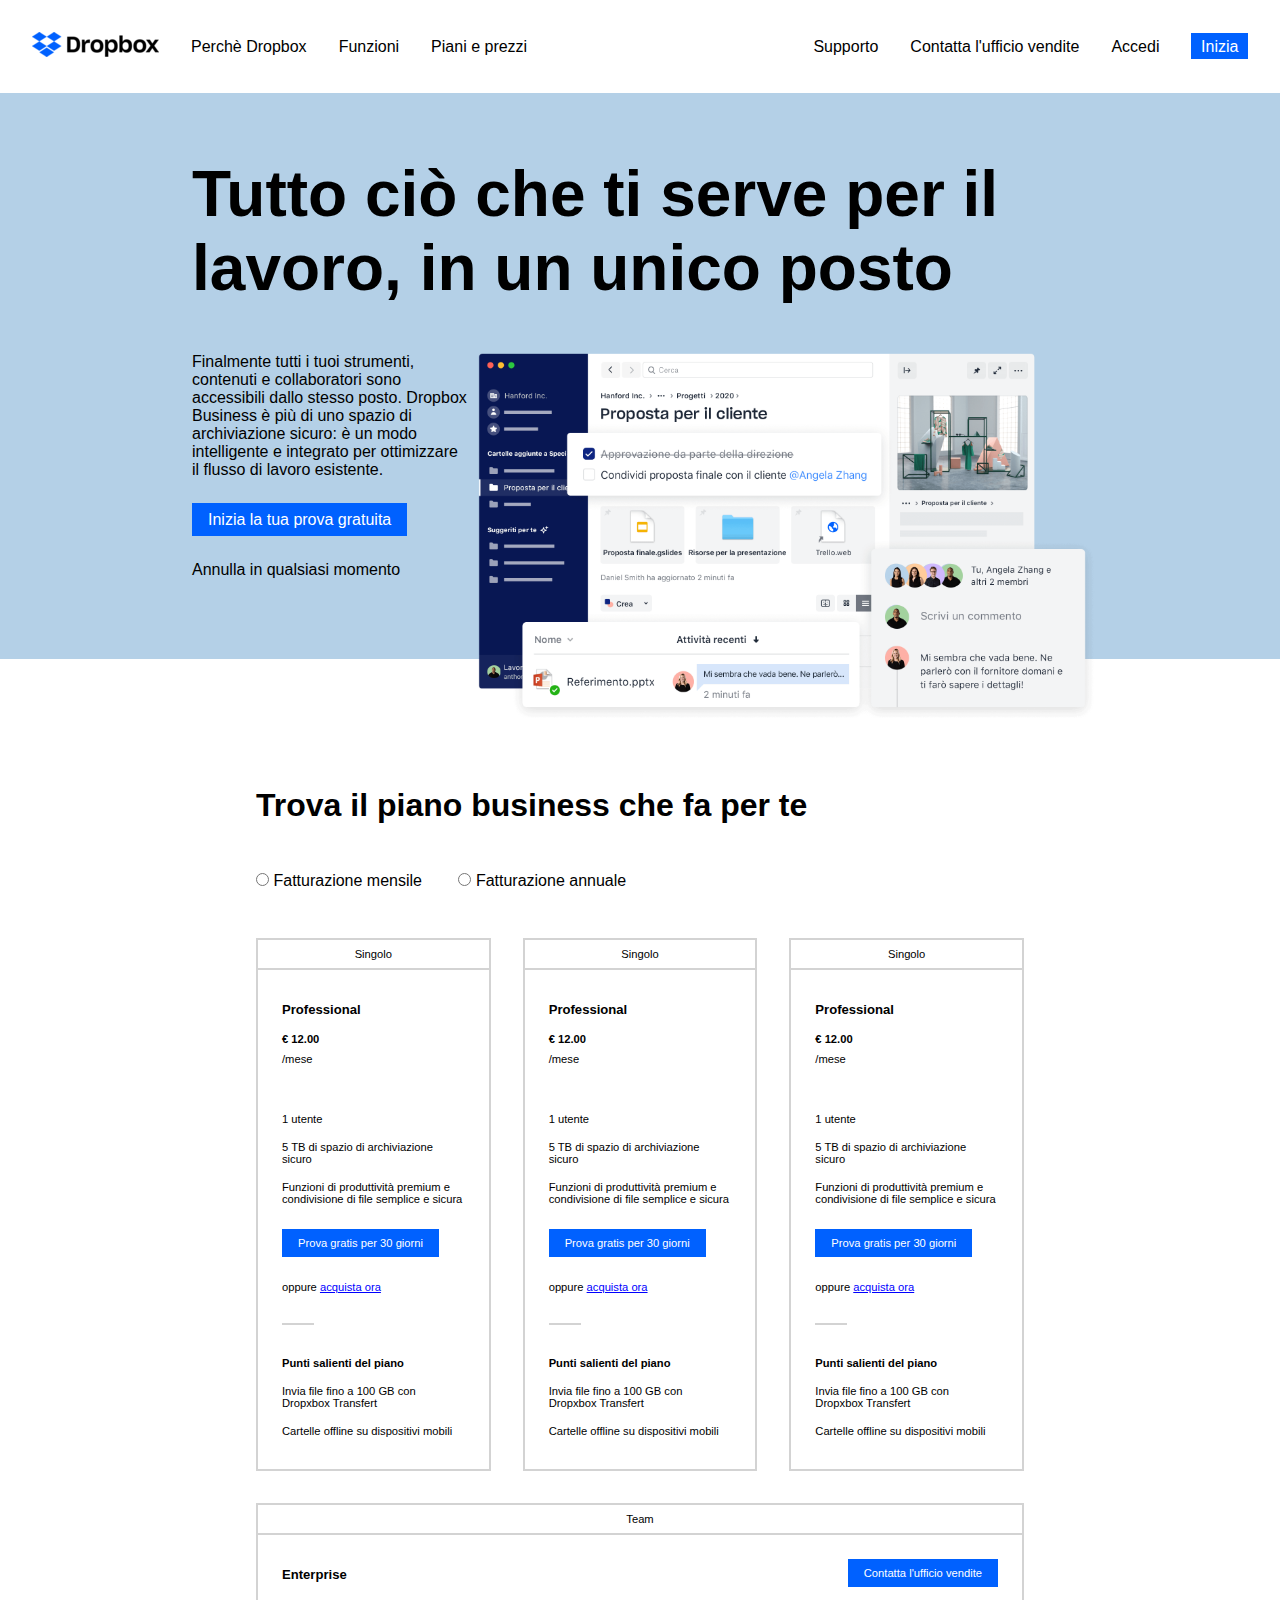
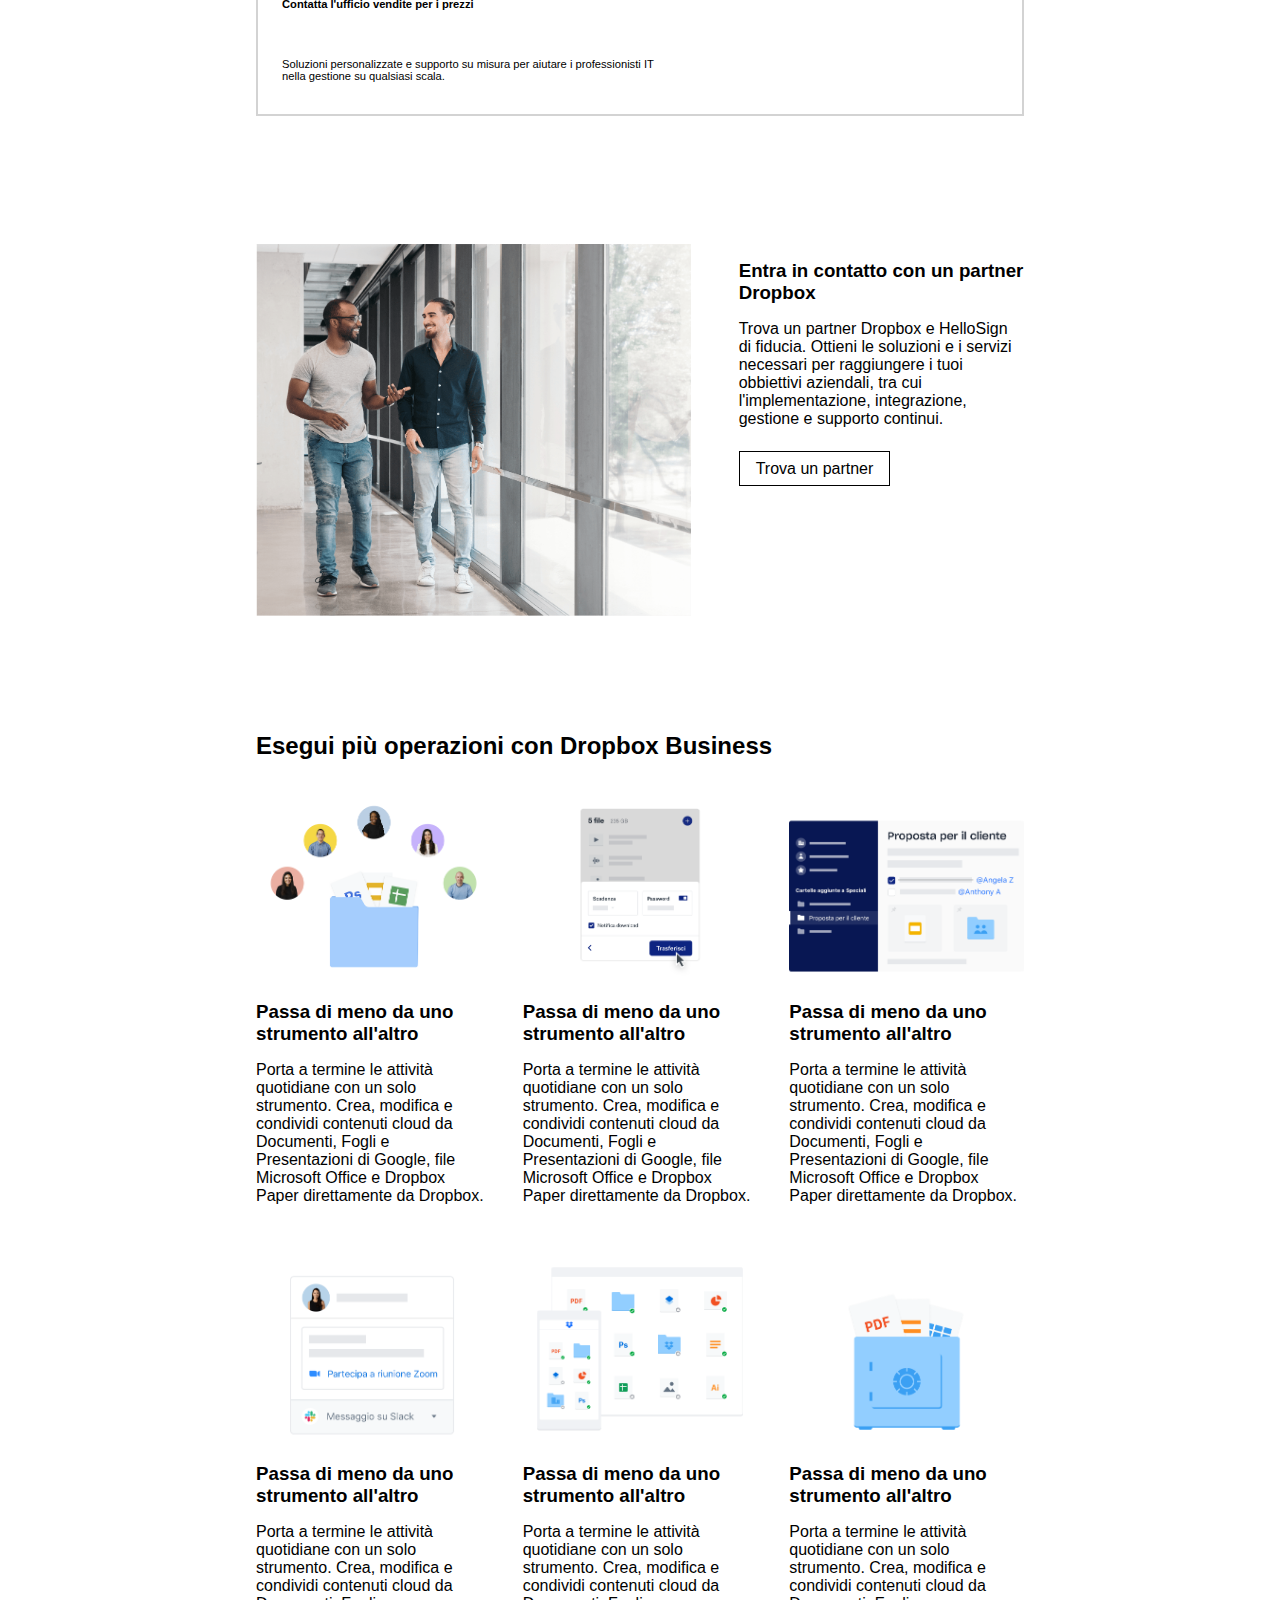
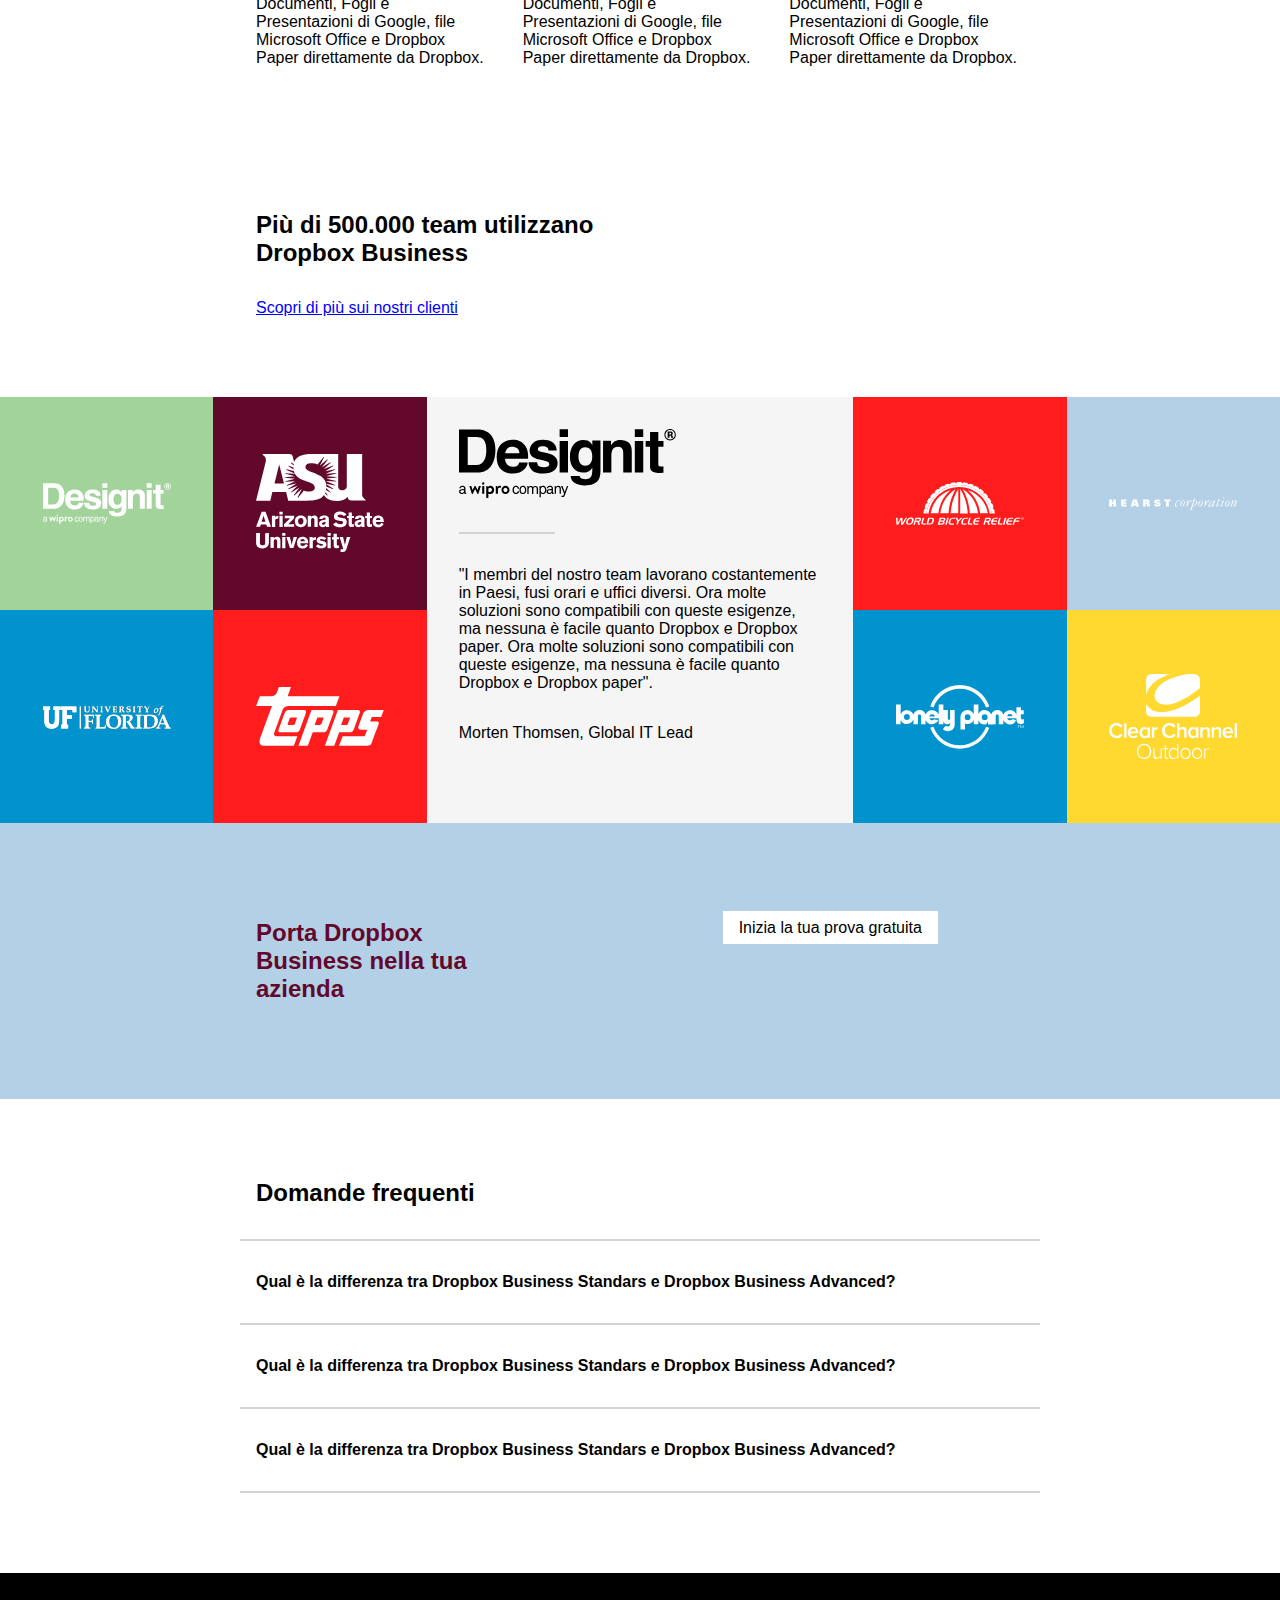
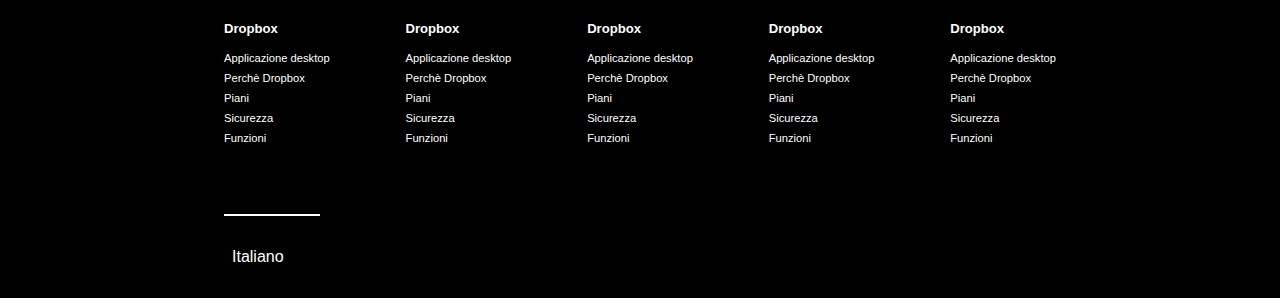
==== commit 783123a2: "page-complete-no hover-no-details" ====
--- a/index.html
+++ b/index.html
@@ -441,8 +441,6 @@
         <div class="container-small pad-top-bottom-5">
             <h2 class="pad-bottom-2">Domande frequenti</h2>
             <div class="row">
-
-
                 <div class="col-12 faq-border-top">
                     <div class="row-jc-between pad-top-1 pad-bottom-1">
                         <div>
@@ -477,16 +475,121 @@
                 </div>
             </div>
         </div>
-
-
-        
-
-        
-
     </main>
 
-    <footer>
-
+
+
+    <footer class="text-white bg-black pad-top-3">
+        <div class="container-large">
+            <div class="row-jc-between pad-bottom-3">
+                <div class="margin2-l-r font-size-07">
+                    <h3 class="pad-bottom-1">Dropbox</h3>
+                    <div class="pad-bottom-05">
+                        <a class="text-white" href="#">Applicazione desktop</a>
+                    </div>
+                    <div class="pad-bottom-05">
+                        <a class="text-white" href="#">Perchè Dropbox</a>
+                    </div>
+                    <div class="pad-bottom-05">
+                        <a class="text-white" href="#">Piani</a>
+                    </div>
+                    <div class="pad-bottom-05">
+                        <a class="text-white" href="#">Sicurezza</a>
+                    </div>
+                    <div class="pad-bottom-05">
+                        <a class="text-white" href="#">Funzioni</a>
+                    </div>
+                </div>
+
+                <div class="margin2-l-r font-size-07">
+                    <h3 class="pad-bottom-1">Dropbox</h3>
+                    <div class="pad-bottom-05">
+                        <a class="text-white" href="#">Applicazione desktop</a>
+                    </div>
+                    <div class="pad-bottom-05">
+                        <a class="text-white" href="#">Perchè Dropbox</a>
+                    </div>
+                    <div class="pad-bottom-05">
+                        <a class="text-white" href="#">Piani</a>
+                    </div>
+                    <div class="pad-bottom-05">
+                        <a class="text-white" href="#">Sicurezza</a>
+                    </div>
+                    <div class="pad-bottom-05">
+                        <a class="text-white" href="#">Funzioni</a>
+                    </div>
+                </div>
+
+                <div class="margin2-l-r font-size-07">
+                    <h3 class="pad-bottom-1">Dropbox</h3>
+                    <div class="pad-bottom-05">
+                        <a class="text-white" href="#">Applicazione desktop</a>
+                    </div>
+                    <div class="pad-bottom-05">
+                        <a class="text-white" href="#">Perchè Dropbox</a>
+                    </div>
+                    <div class="pad-bottom-05">
+                        <a class="text-white" href="#">Piani</a>
+                    </div>
+                    <div class="pad-bottom-05">
+                        <a class="text-white" href="#">Sicurezza</a>
+                    </div>
+                    <div class="pad-bottom-05">
+                        <a class="text-white" href="#">Funzioni</a>
+                    </div>
+                </div>
+
+                <div class="margin2-l-r font-size-07">
+                    <h3 class="pad-bottom-1">Dropbox</h3>
+                    <div class="pad-bottom-05">
+                        <a class="text-white" href="#">Applicazione desktop</a>
+                    </div>
+                    <div class="pad-bottom-05">
+                        <a class="text-white" href="#">Perchè Dropbox</a>
+                    </div>
+                    <div class="pad-bottom-05">
+                        <a class="text-white" href="#">Piani</a>
+                    </div>
+                    <div class="pad-bottom-05">
+                        <a class="text-white" href="#">Sicurezza</a>
+                    </div>
+                    <div class="pad-bottom-05">
+                        <a class="text-white" href="#">Funzioni</a>
+                    </div>
+                </div>
+
+                <div class="margin2-l-r font-size-07">
+                    <h3 class="pad-bottom-1">Dropbox</h3>
+                    <div class="pad-bottom-05">
+                        <a class="text-white" href="#">Applicazione desktop</a>
+                    </div>
+                    <div class="pad-bottom-05">
+                        <a class="text-white" href="#">Perchè Dropbox</a>
+                    </div>
+                    <div class="pad-bottom-05">
+                        <a class="text-white" href="#">Piani</a>
+                    </div>
+                    <div class="pad-bottom-05">
+                        <a class="text-white" href="#">Sicurezza</a>
+                    </div>
+                    <div class="pad-bottom-05">
+                        <a class="text-white" href="#">Funzioni</a>
+                    </div>
+                </div> 
+            </div>
+
+            <div class="margin2-l-r space-border-bottom-big-white"></div>
+
+            <div class="margin2-l-r pad-bottom-2 row">
+                <div class="earth-foot">
+                    <i class="fa-solid fa-earth-americas"></i>
+                </div>
+                <div class="ita-foot">Italiano</div>
+                <div class="ita-foot">
+                    <i class="fa-solid fa-caret-up"></i>
+                </div>
+            </div>
+        </div>
     </footer>
     
 </body>
--- a/style.css
+++ b/style.css
@@ -64,6 +64,11 @@
     justify-content: space-between;
 }
 
+.row-jc-center{
+    display: flex;
+    justify-content: center;
+}
+
 .flex-align-items{
     display: flex;
     align-items: center;
@@ -198,6 +203,10 @@
     padding-top: 2rem;
 }
 
+.pad-top-3{
+    padding-top: 3rem;
+}
+
 .pad-left-2{
     padding-left: 2rem;
 }
@@ -230,6 +239,10 @@
     aspect-ratio: 1 / 1;
 }
 
+.bg-black{
+    background-color: black ;
+}
+
 .bg-light-green{
     background-color: var(--tob-bg-light-green) ;
 }
@@ -260,6 +273,10 @@
 
 .bg-light-gray{
     background-color:var(--tob-bg-light-gray);
+}
+
+.font-size-07{
+    font-size: 0.7rem;
 }
 
 /* #endregion-general */
@@ -400,7 +417,6 @@
 /* #endregion-Dropbox-in-your-company */
 
 /* #region-faq */
-
 .faq-border-top{
     border-top: 2px solid lightgrey;
 }
@@ -408,6 +424,23 @@
 .faq-border-bottom{
     border-bottom: 2px solid lightgrey;
 }
-
-
-/* #endregion-faq */+/* #endregion-faq */
+
+
+/* #region-footer */
+.space-border-bottom-big-white{
+    height: 1rem;
+    width: 6rem;
+    border-bottom: 2px solid rgb(255, 255, 255);
+    margin-bottom: 2rem;
+}
+
+.earth-foot{
+    padding-right: 0.5rem;
+}
+
+.ita-foot{
+    padding-right: 0.3rem;
+}
+
+/* #endregion-footer */
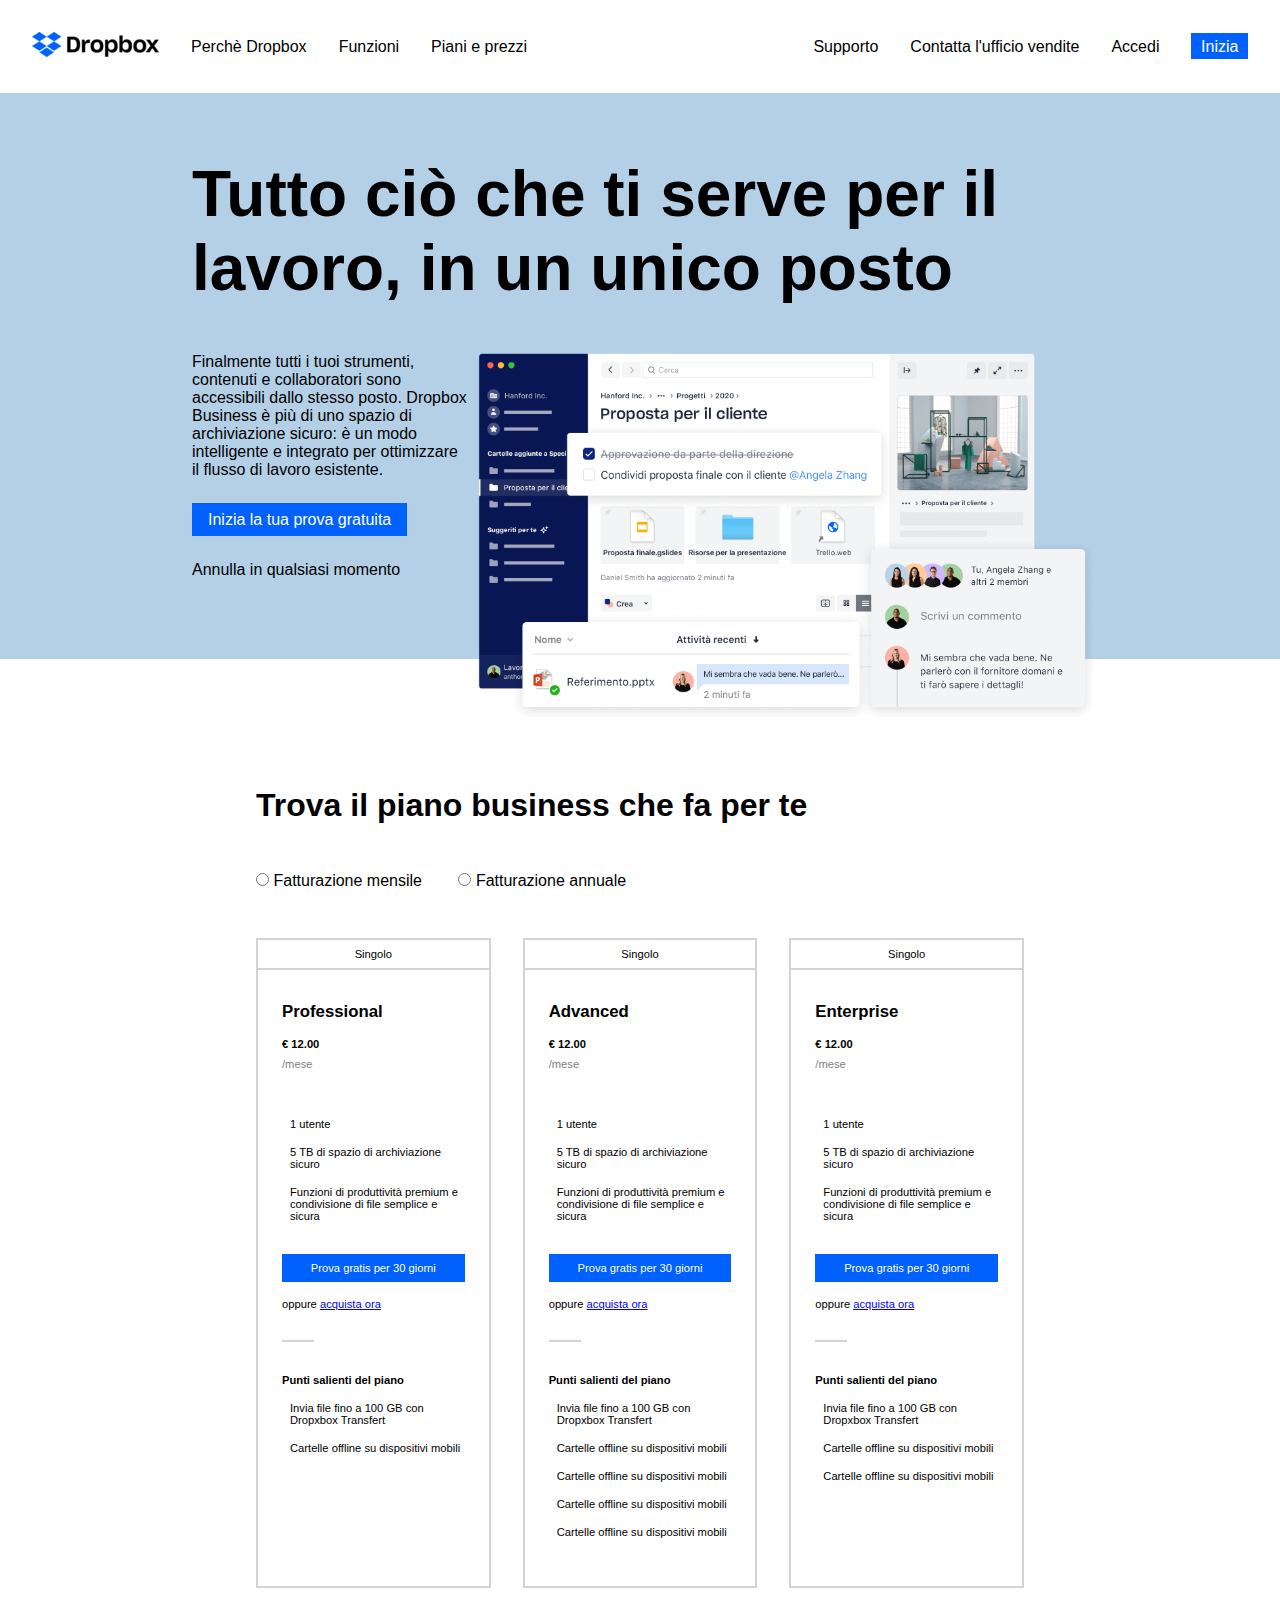
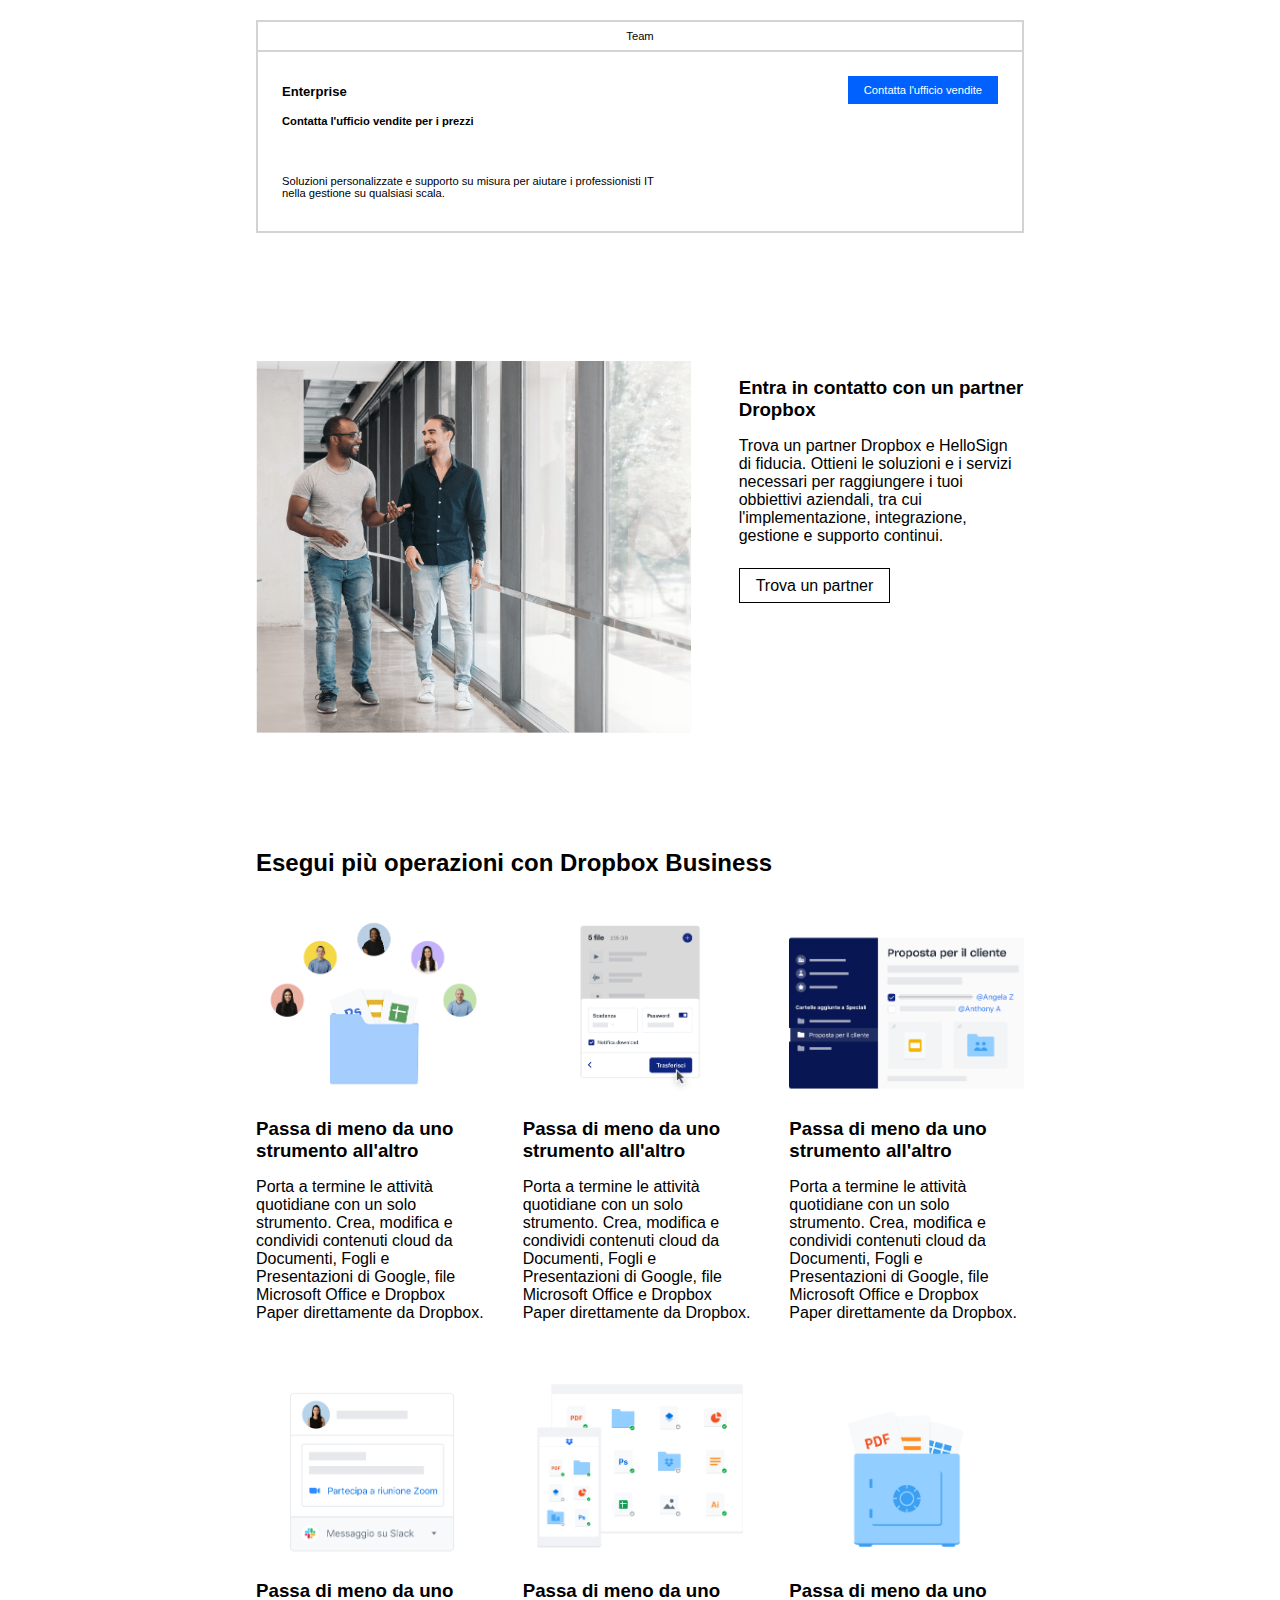
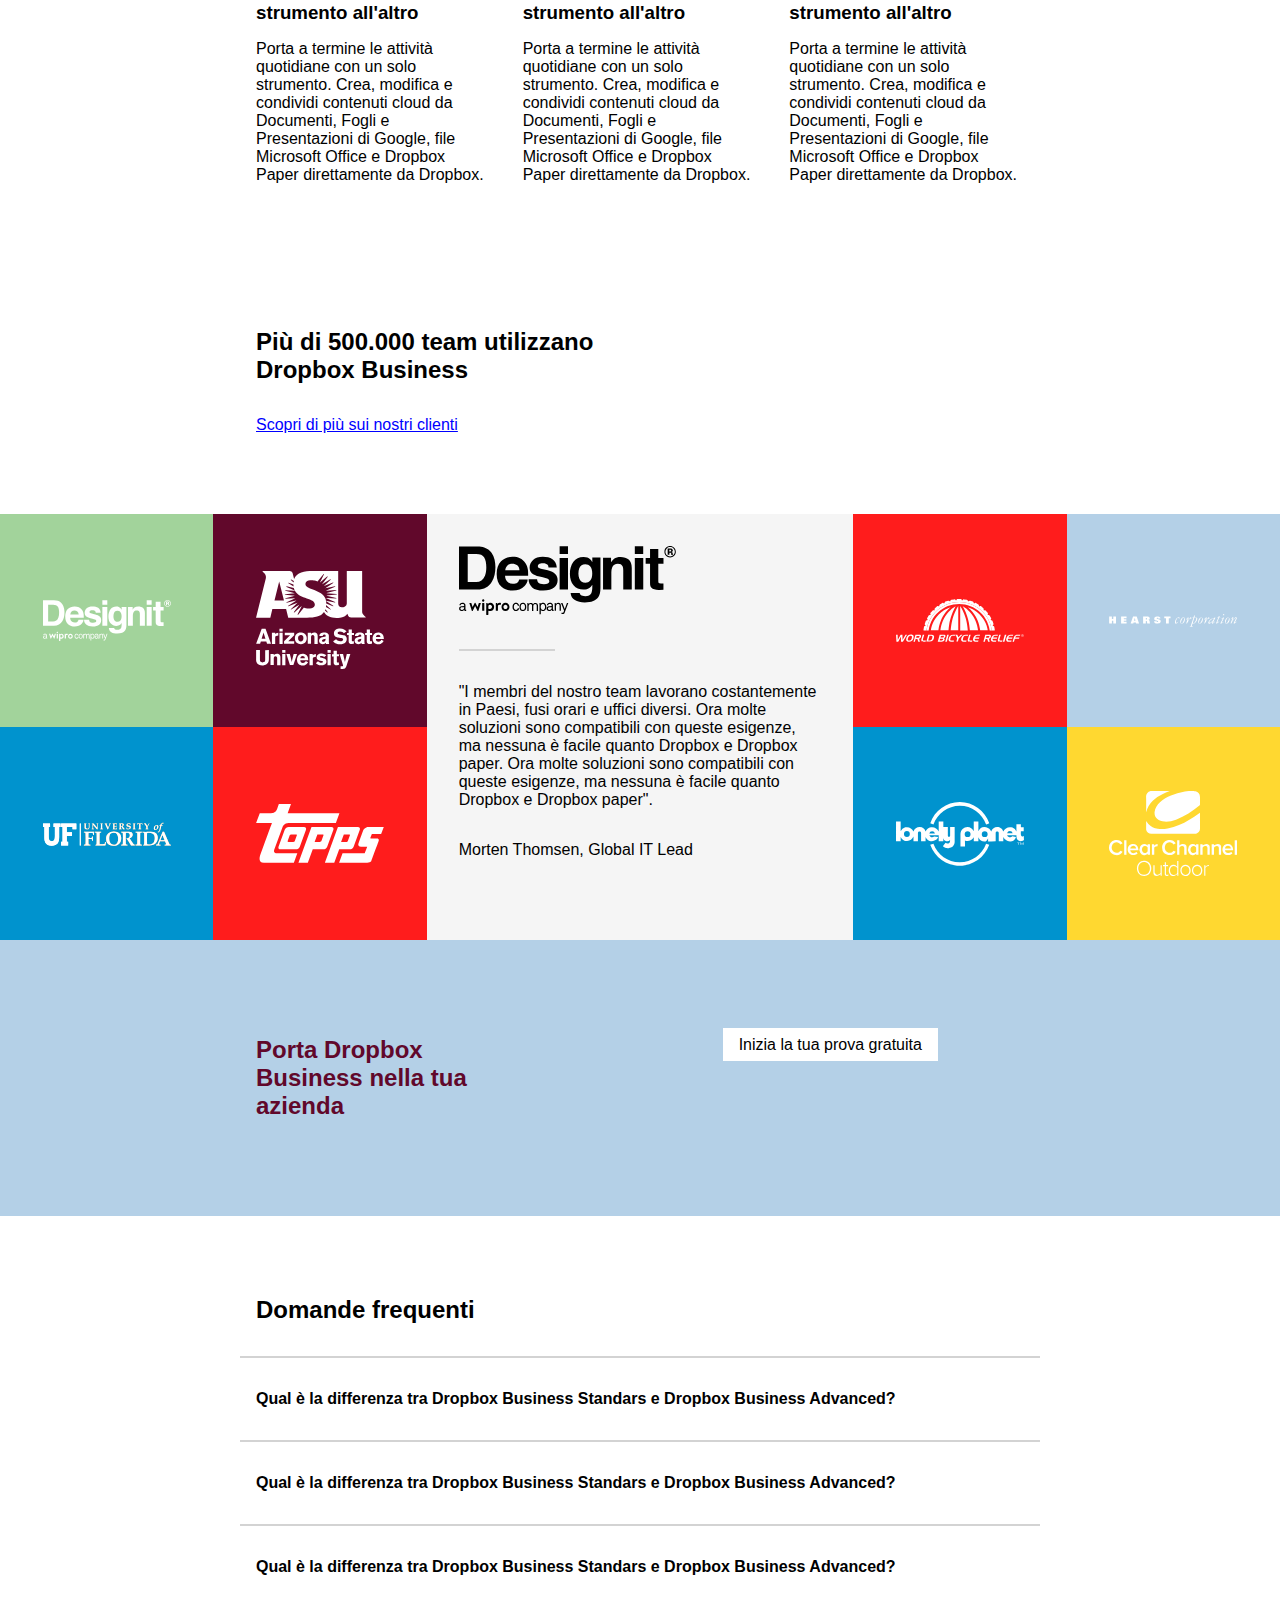
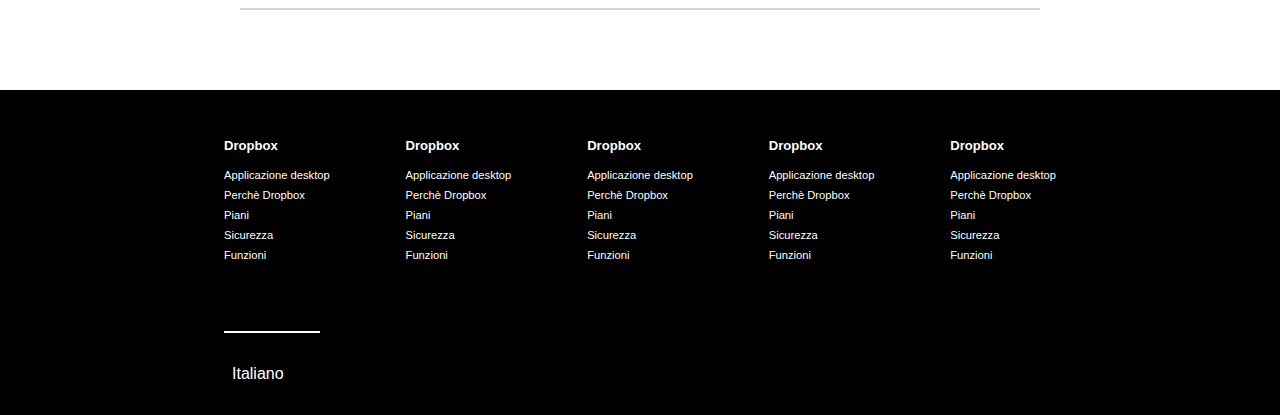
==== commit ad286e3c: "main-business-table-fixed" ====
--- a/index.html
+++ b/index.html
@@ -25,26 +25,26 @@
                     <span class="header-nav">
                         <img src="./img/logo-small.png" alt="">
                     </span>
-                    <span class="header-nav">
-                        <a href="#">Perchè Dropbox</a>
-                    </span>
-                    <span class="header-nav">
-                        <a href="#">Funzioni</a>
-                    </span>
-                    <span class="header-nav">
-                        <a href="#">Piani e prezzi</a>
+                    <span class="header-nav-hover">
+                        <a class="hover-nav" href="#">Perchè Dropbox</a>
+                    </span>
+                    <span class="header-nav-hover">
+                        <a class="hover-nav" href="#">Funzioni</a>
+                    </span>
+                    <span class="header-nav-hover">
+                        <a class="hover-nav" href="#">Piani e prezzi</a>
                     </span>
                 </div>
 
                 <div class="col-6 flex-align-items justify-content-end ">
-                    <span class="header-nav">
-                        <a href="#">Supporto</a>
-                    </span>
-                    <span class="header-nav">
-                        <a href="#">Contatta l'ufficio vendite</a>
-                    </span>
-                    <span class="header-nav">
-                        <a href="#">Accedi</a>
+                    <span class="header-nav-hover">
+                        <a class="hover-nav" href="#">Supporto</a>
+                    </span>
+                    <span class="header-nav-hover">
+                        <a class="hover-nav" href="#">Contatta l'ufficio vendite</a>
+                    </span>
+                    <span class="header-nav-hover">
+                        <a class="hover-nav" href="#">Accedi</a>
                     </span>
                     <span class="header-nav">
                         <a class="blue-button-small text-white" href="#">Inizia</a>
@@ -103,50 +103,59 @@
 
                 <div class="row">
                     <div class="col-4 ">  
-                        <div class="business-box">
+                        <div class="business-box height-100">
                             <div class="text-align users">
                                 <span><i class="fa-solid fa-user"></i></span>
                                 <span>Singolo</span>
                             </div>
     
                             <div class="users-plan" >
-                                <h3 class="pad-bottom-1">Professional</h3>
+                                <h2 class="pad-bottom-1">Professional</h2>
                                 <div class="pad-bottom-05">
                                     <strong>€ 12.00</strong><br>
                                 </div>
-                                <div class="pad-bottom-3">/mese</div>
+                                <div class="pad-bottom-3 text-grey">/mese</div>
         
-                                <div class="pad-bottom-1">
-                                    <span><i class="fa-solid fa-user"></i></span>
-                                    <span>1 utente</span>
-                                </div>
-                                <div class="pad-bottom-1">
-                                    <span><i class="fa-solid fa-folder"></i></span>
-                                    <span>5 TB di spazio di archiviazione sicuro</span>
-                                </div>
-                                <div class="pad-bottom-2">
-                                    <span><i class="fa-solid fa-share-nodes"></i></span>
-                                    <span>Funzioni di produttività premium e condivisione di file semplice e sicura</span>
+                                <div class="row-business pad-bottom-1">
+                                    <div><i class="fa-solid fa-user"></i></div>
+                                    <div class="pad-left-05">1 utente</div>
+                                </div>
+
+                                <div class="row-business pad-bottom-1">
+                                    <div><i class="fa-solid fa-folder"></i></div>
+                                    <div class="pad-left-05">5 TB di spazio di archiviazione sicuro</div>
+                                </div>
+
+                                <div class="row-business pad-bottom-2">
+                                    <div><i class="fa-solid fa-share-nodes"></i></div>
+                                    <div class="pad-left-05">Funzioni di produttività premium e condivisione di file semplice e sicura</div>
+                                </div>
+      
+                                <div class="row-jc-center button-blue-business">
+                                    <div>
+                                        <a class="text-white" href="#">Prova gratis per 30 giorni</a>
+                                    </div>
                                 </div>
         
-                                <div class="pad-bottom-2">
-                                    <a class="blue-button-big text-white" href="#">Prova gratis per 30 giorni</a>
-                                </div>
-        
-                                <span>oppure</span>
-                                <span><a class="underline" href="#">acquista ora</a></span>
+                                <div class="pad-top-1">
+                                    <span>oppure</span>
+                                    <span><a class="underline" href="#">acquista ora</a></span>
+                                </div>
     
                                 <div class="space-border-bottom"></div>
                                 
                                 <h4 class="pad-bottom-1">Punti salienti del piano</h4>
-                                <div class="pad-bottom-1">
-                                    <span><i class="fa-solid fa-check"></i></span>
-                                    <span>Invia file fino a 100 GB con Dropxbox Transfert</span>
-                                </div>
-                                <div>
-                                    <span><i class="fa-solid fa-check"></i></span>
-                                    <span>Cartelle offline su dispositivi mobili</span>
-                                </div>
+
+                                <div class="row-business pad-bottom-1">
+                                    <div><i class="fa-solid fa-check"></i></div>
+                                    <div class="pad-left-05">Invia file fino a 100 GB con Dropxbox Transfert</div>
+                                </div>
+
+
+                                <div class="row-business pad-bottom-1">
+                                    <div><i class="fa-solid fa-check"></i></div>
+                                    <div class="pad-left-05">Cartelle offline su dispositivi mobili</div>
+                                </div>  
                             </div>
                         </div>
                     </div>
@@ -159,95 +168,141 @@
                             </div>
     
                             <div class="users-plan" >
-                                <h3 class="pad-bottom-1">Professional</h3>
+                                <h2 class="pad-bottom-1">Advanced</h2>
                                 <div class="pad-bottom-05">
                                     <strong>€ 12.00</strong><br>
                                 </div>
-                                <div class="pad-bottom-3">/mese</div>
+                                <div class="pad-bottom-3 text-grey">/mese</div>
         
-                                <div class="pad-bottom-1">
-                                    <span><i class="fa-solid fa-user"></i></span>
-                                    <span>1 utente</span>
-                                </div>
-                                <div class="pad-bottom-1">
-                                    <span><i class="fa-solid fa-folder"></i></span>
-                                    <span>5 TB di spazio di archiviazione sicuro</span>
-                                </div>
-                                <div class="pad-bottom-2">
-                                    <span><i class="fa-solid fa-share-nodes"></i></span>
-                                    <span>Funzioni di produttività premium e condivisione di file semplice e sicura</span>
+                                <div class="row-business pad-bottom-1">
+                                    <div><i class="fa-solid fa-user"></i></div>
+                                    <div class="pad-left-05">1 utente</div>
+                                </div>
+
+                                <div class="row-business pad-bottom-1">
+                                    <div><i class="fa-solid fa-folder"></i></div>
+                                    <div class="pad-left-05">5 TB di spazio di archiviazione sicuro</div>
+                                </div>
+
+                                <div class="row-business pad-bottom-2">
+                                    <div><i class="fa-solid fa-share-nodes"></i></div>
+                                    <div class="pad-left-05">Funzioni di produttività premium e condivisione di file semplice e sicura</div>
+                                </div>
+      
+                                <div class="row-jc-center button-blue-business">
+                                    <div>
+                                        <a class="text-white" href="#">Prova gratis per 30 giorni</a>
+                                    </div>
                                 </div>
         
-                                <div class="pad-bottom-2">
-                                    <a class="blue-button-big text-white" href="#">Prova gratis per 30 giorni</a>
-                                </div>
-        
-                                <span>oppure</span>
-                                <span><a class="underline" href="#">acquista ora</a></span>
+                                <div class="pad-top-1">
+                                    <span>oppure</span>
+                                    <span><a class="underline" href="#">acquista ora</a></span>
+                                </div>
     
                                 <div class="space-border-bottom"></div>
                                 
                                 <h4 class="pad-bottom-1">Punti salienti del piano</h4>
-                                <div class="pad-bottom-1">
-                                    <span><i class="fa-solid fa-check"></i></span>
-                                    <span>Invia file fino a 100 GB con Dropxbox Transfert</span>
-                                </div>
-                                <div>
-                                    <span><i class="fa-solid fa-check"></i></span>
-                                    <span>Cartelle offline su dispositivi mobili</span>
+
+                                <div class="row-business pad-bottom-1">
+                                    <div><i class="fa-solid fa-check"></i></div>
+                                    <div class="pad-left-05">Invia file fino a 100 GB con Dropxbox Transfert</div>
+                                </div>
+
+                                <div class="row-business pad-bottom-1">
+                                    <div><i class="fa-solid fa-check"></i></div>
+                                    <div class="pad-left-05">Cartelle offline su dispositivi mobili</div>
+                                </div>  
+
+                                <div class="row-business pad-bottom-1">
+                                    <div><i class="fa-solid fa-check"></i></div>
+                                    <div class="pad-left-05">Cartelle offline su dispositivi mobili</div>
+                                </div>
+
+                                <div class="row-business pad-bottom-1">
+                                    <div><i class="fa-solid fa-check"></i></div>
+                                    <div class="pad-left-05">Cartelle offline su dispositivi mobili</div>
+                                </div>
+
+                                <div class="row-business pad-bottom-1">
+                                    <div><i class="fa-solid fa-check"></i></div>
+                                    <div class="pad-left-05">Cartelle offline su dispositivi mobili</div>
                                 </div>
                             </div>
                         </div>
                     </div>
 
                     <div class="col-4 ">  
-                        <div class="business-box">
+                        <div class="business-box height-100">
                             <div class="text-align users">
                                 <span><i class="fa-solid fa-user"></i></span>
                                 <span>Singolo</span>
                             </div>
     
                             <div class="users-plan" >
-                                <h3 class="pad-bottom-1">Professional</h3>
+                                <h2 class="pad-bottom-1">Enterprise</h2>
                                 <div class="pad-bottom-05">
                                     <strong>€ 12.00</strong><br>
                                 </div>
-                                <div class="pad-bottom-3">/mese</div>
+                                <div class="pad-bottom-3 text-grey">/mese</div>
         
-                                <div class="pad-bottom-1">
-                                    <span><i class="fa-solid fa-user"></i></span>
-                                    <span>1 utente</span>
-                                </div>
-                                <div class="pad-bottom-1">
-                                    <span><i class="fa-solid fa-folder"></i></span>
-                                    <span>5 TB di spazio di archiviazione sicuro</span>
-                                </div>
-                                <div class="pad-bottom-2">
-                                    <span><i class="fa-solid fa-share-nodes"></i></span>
-                                    <span>Funzioni di produttività premium e condivisione di file semplice e sicura</span>
+                                <div class="row-business pad-bottom-1">
+                                    <div><i class="fa-solid fa-user"></i></div>
+                                    <div class="pad-left-05">1 utente</div>
+                                </div>
+
+                                <div class="row-business pad-bottom-1">
+                                    <div><i class="fa-solid fa-folder"></i></div>
+                                    <div class="pad-left-05">5 TB di spazio di archiviazione sicuro</div>
+                                </div>
+
+                                <div class="row-business pad-bottom-2">
+                                    <div><i class="fa-solid fa-share-nodes"></i></div>
+                                    <div class="pad-left-05">Funzioni di produttività premium e condivisione di file semplice e sicura</div>
+                                </div>
+      
+                                <div class="row-jc-center button-blue-business">
+                                    <div>
+                                        <a class="text-white" href="#">Prova gratis per 30 giorni</a>
+                                    </div>
                                 </div>
         
-                                <div class="pad-bottom-2">
-                                    <a class="blue-button-big text-white" href="#">Prova gratis per 30 giorni</a>
-                                </div>
-        
-                                <span>oppure</span>
-                                <span><a class="underline" href="#">acquista ora</a></span>
+                                <div class="pad-top-1">
+                                    <span>oppure</span>
+                                    <span><a class="underline" href="#">acquista ora</a></span>
+                                </div>
     
                                 <div class="space-border-bottom"></div>
                                 
                                 <h4 class="pad-bottom-1">Punti salienti del piano</h4>
-                                <div class="pad-bottom-1">
-                                    <span><i class="fa-solid fa-check"></i></span>
-                                    <span>Invia file fino a 100 GB con Dropxbox Transfert</span>
-                                </div>
-                                <div>
-                                    <span><i class="fa-solid fa-check"></i></span>
-                                    <span>Cartelle offline su dispositivi mobili</span>
-                                </div>
-                            </div>
-                        </div>
-                    </div>
+
+                                <div class="row-business pad-bottom-1">
+                                    <div><i class="fa-solid fa-check"></i></div>
+                                    <div class="pad-left-05">Invia file fino a 100 GB con Dropxbox Transfert</div>
+                                </div>
+
+                                <div class="row-business pad-bottom-1">
+                                    <div><i class="fa-solid fa-check"></i></div>
+                                    <div class="pad-left-05">Cartelle offline su dispositivi mobili</div>
+                                </div>  
+
+                                <div class="row-business pad-bottom-1">
+                                    <div><i class="fa-solid fa-check"></i></div>
+                                    <div class="pad-left-05">Cartelle offline su dispositivi mobili</div>
+                                </div>
+                            </div>
+                        </div>
+                    </div>
+
+
+                    
+
+
+
+
+
+
+
 
                     <div class="col-12">
                         <div class="business-box">
@@ -444,7 +499,11 @@
                 <div class="col-12 faq-border-top">
                     <div class="row-jc-between pad-top-1 pad-bottom-1">
                         <div>
-                            <strong>Qual è la differenza tra Dropbox Business Standars e Dropbox Business Advanced?</strong>
+                            <strong class="question">Qual è la differenza tra Dropbox Business Standars e Dropbox Business Advanced?</strong>
+                            <div class="answer">
+                                Lorem, ipsum dolor sit amet consectetur adipisicing elit. Illum iusto temporibus delectus iure quasi at architecto consequatur velit vel deserunt.
+                                Lorem, ipsum dolor sit amet consectetur adipisicing elit. Illum iusto temporibus delectus iure quasi at architecto consequatur velit vel deserunt.
+                            </div>
                         </div>
                         <div>
                             <i class="fa-solid fa-chevron-down"></i>
@@ -455,7 +514,11 @@
                 <div class="col-12 faq-border-top">
                     <div class="row-jc-between pad-top-1 pad-bottom-1">
                         <div>
-                            <strong>Qual è la differenza tra Dropbox Business Standars e Dropbox Business Advanced?</strong>
+                            <strong class="question">Qual è la differenza tra Dropbox Business Standars e Dropbox Business Advanced?</strong>
+                            <div class="answer">
+                                Lorem, ipsum dolor sit amet consectetur adipisicing elit. Illum iusto temporibus delectus iure quasi at architecto consequatur velit vel deserunt.
+                                Lorem, ipsum dolor sit amet consectetur adipisicing elit. Illum iusto temporibus delectus iure quasi at architecto consequatur velit vel deserunt.
+                            </div>
                         </div>
                         <div>
                             <i class="fa-solid fa-chevron-down"></i>
@@ -466,7 +529,11 @@
                 <div class="col-12 faq-border-top faq-border-bottom">
                     <div class="row-jc-between pad-top-1 pad-bottom-1">
                         <div>
-                            <strong>Qual è la differenza tra Dropbox Business Standars e Dropbox Business Advanced?</strong>
+                            <strong class="question">Qual è la differenza tra Dropbox Business Standars e Dropbox Business Advanced?</strong>
+                            <div class="answer">
+                                Lorem, ipsum dolor sit amet consectetur adipisicing elit. Illum iusto temporibus delectus iure quasi at architecto consequatur velit vel deserunt.
+                                Lorem, ipsum dolor sit amet consectetur adipisicing elit. Illum iusto temporibus delectus iure quasi at architecto consequatur velit vel deserunt.
+                            </div>
                         </div>
                         <div>
                             <i class="fa-solid fa-chevron-down"></i>
@@ -476,9 +543,6 @@
             </div>
         </div>
     </main>
-
-
-
     <footer class="text-white bg-black pad-top-3">
         <div class="container-large">
             <div class="row-jc-between pad-bottom-3">
@@ -591,6 +655,5 @@
             </div>
         </div>
     </footer>
-    
 </body>
 </html>--- a/style.css
+++ b/style.css
@@ -50,6 +50,10 @@
     flex-wrap: wrap;
 }
 
+.row-business{
+    display: flex;
+}
+
 .row-b{
     display: flex;
     flex-wrap: wrap;
@@ -152,6 +156,11 @@
 }
 
 .blue-button-big{
+    background-color: var(--tob-button-blue);
+    padding: 0.5rem 1rem;
+}
+
+.button-blue-business{
     background-color: var(--tob-button-blue);
     padding: 0.5rem 1rem;
 }
@@ -207,10 +216,18 @@
     padding-top: 3rem;
 }
 
+.pad-left-05{
+    padding-left: 0.5rem;
+}
+
 .pad-left-2{
     padding-left: 2rem;
 }
 
+.pad-right-1{
+    padding-right: 1rem;
+}
+
 .pad-right-12{
     padding-right: 12rem;
 }
@@ -233,6 +250,14 @@
 
 .text-black{
     color: rgb(0, 0, 0);
+}
+
+.text-grey{
+    color: grey;
+}
+
+.fa-check{
+    color: var(--tob-button-blue);
 }
 
 .ratio-1-1{
@@ -311,6 +336,15 @@
 .header-nav{
     padding: 1rem;
 }
+
+.header-nav-hover{
+    padding: 1rem;
+}
+
+.header-nav-hover:hover {
+    border-bottom: 1px solid black;
+}
+
 /* #endregion-header*/
 
 /* #region-main-jumbo */
@@ -381,6 +415,9 @@
     margin-bottom: 2rem;
 }
 
+.height-100{
+    height: 100%;
+}
 
 /* #endregion-main-business */
 
@@ -424,8 +461,17 @@
 .faq-border-bottom{
     border-bottom: 2px solid lightgrey;
 }
+
+.answer{
+    display: none;
+    padding-top: 1rem;
+}
+
+.question:hover + .answer{
+    display: block;
+}
+
 /* #endregion-faq */
-
 
 /* #region-footer */
 .space-border-bottom-big-white{
